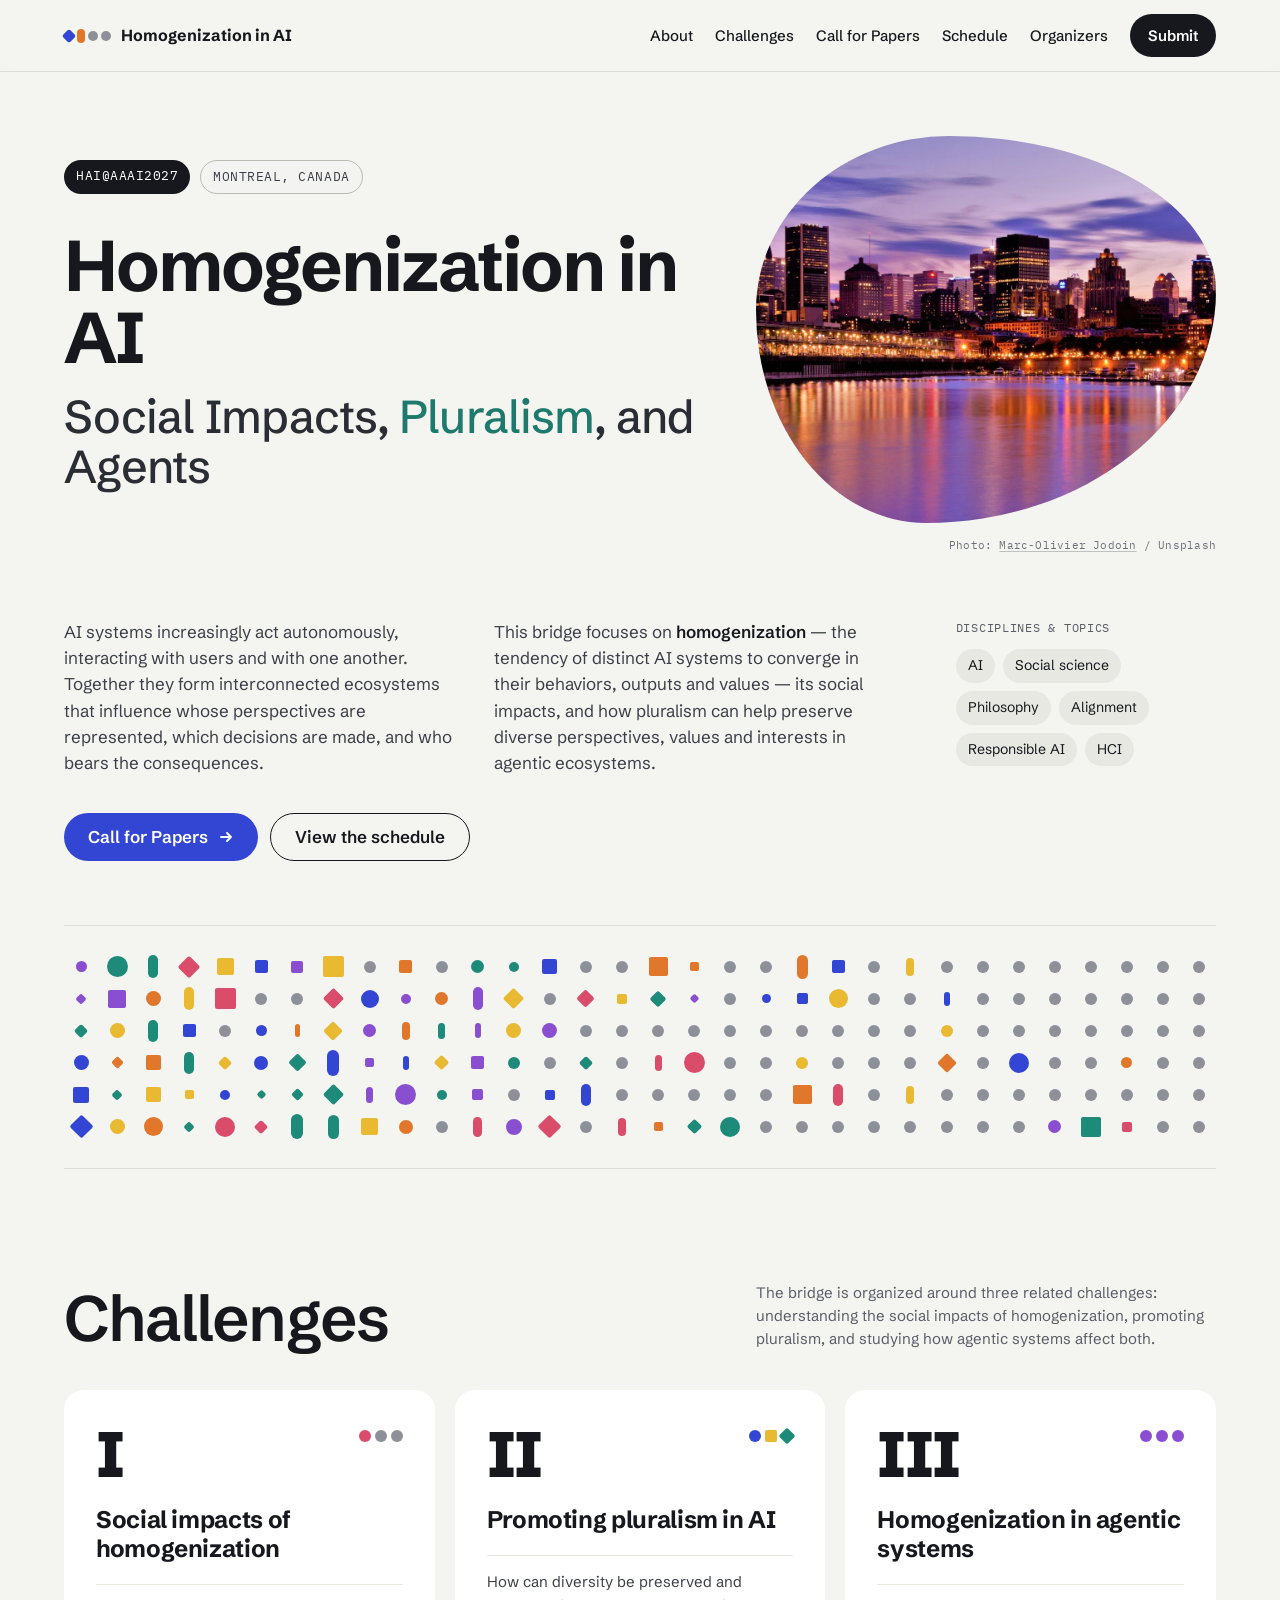
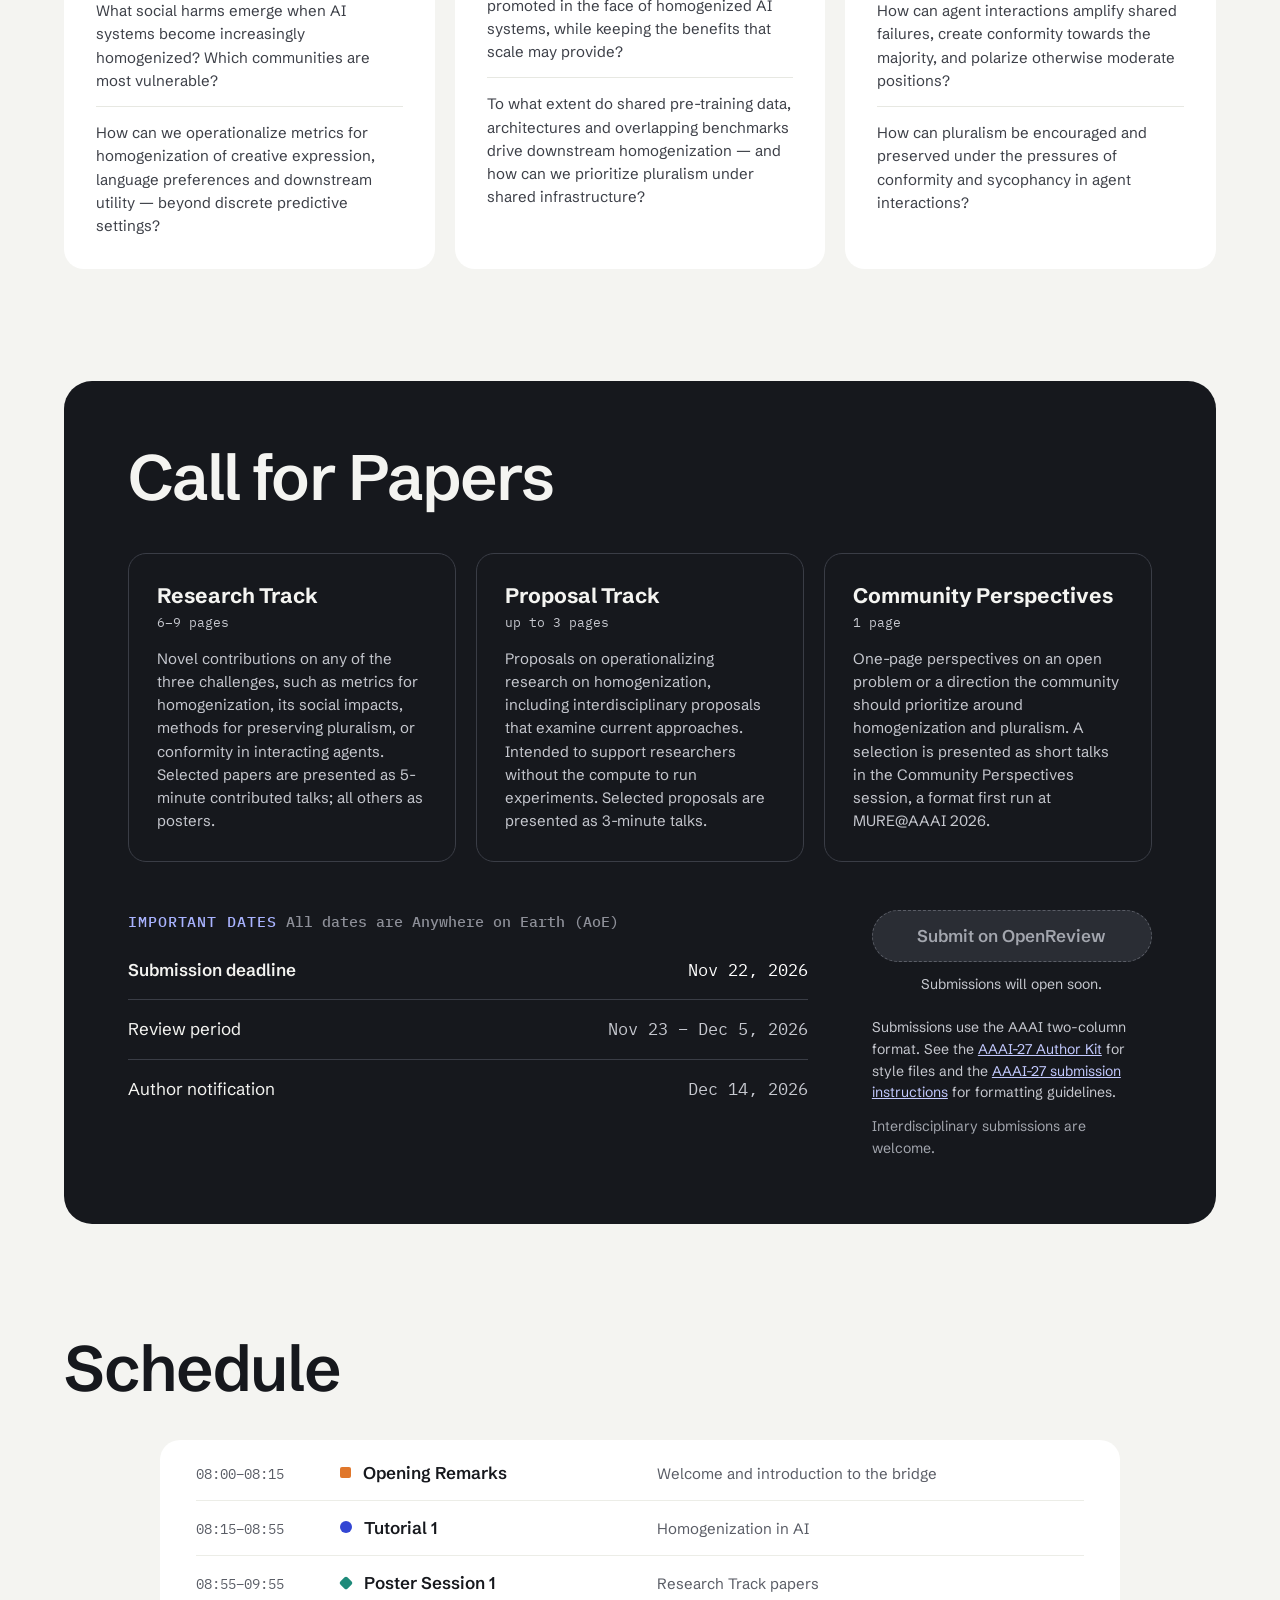
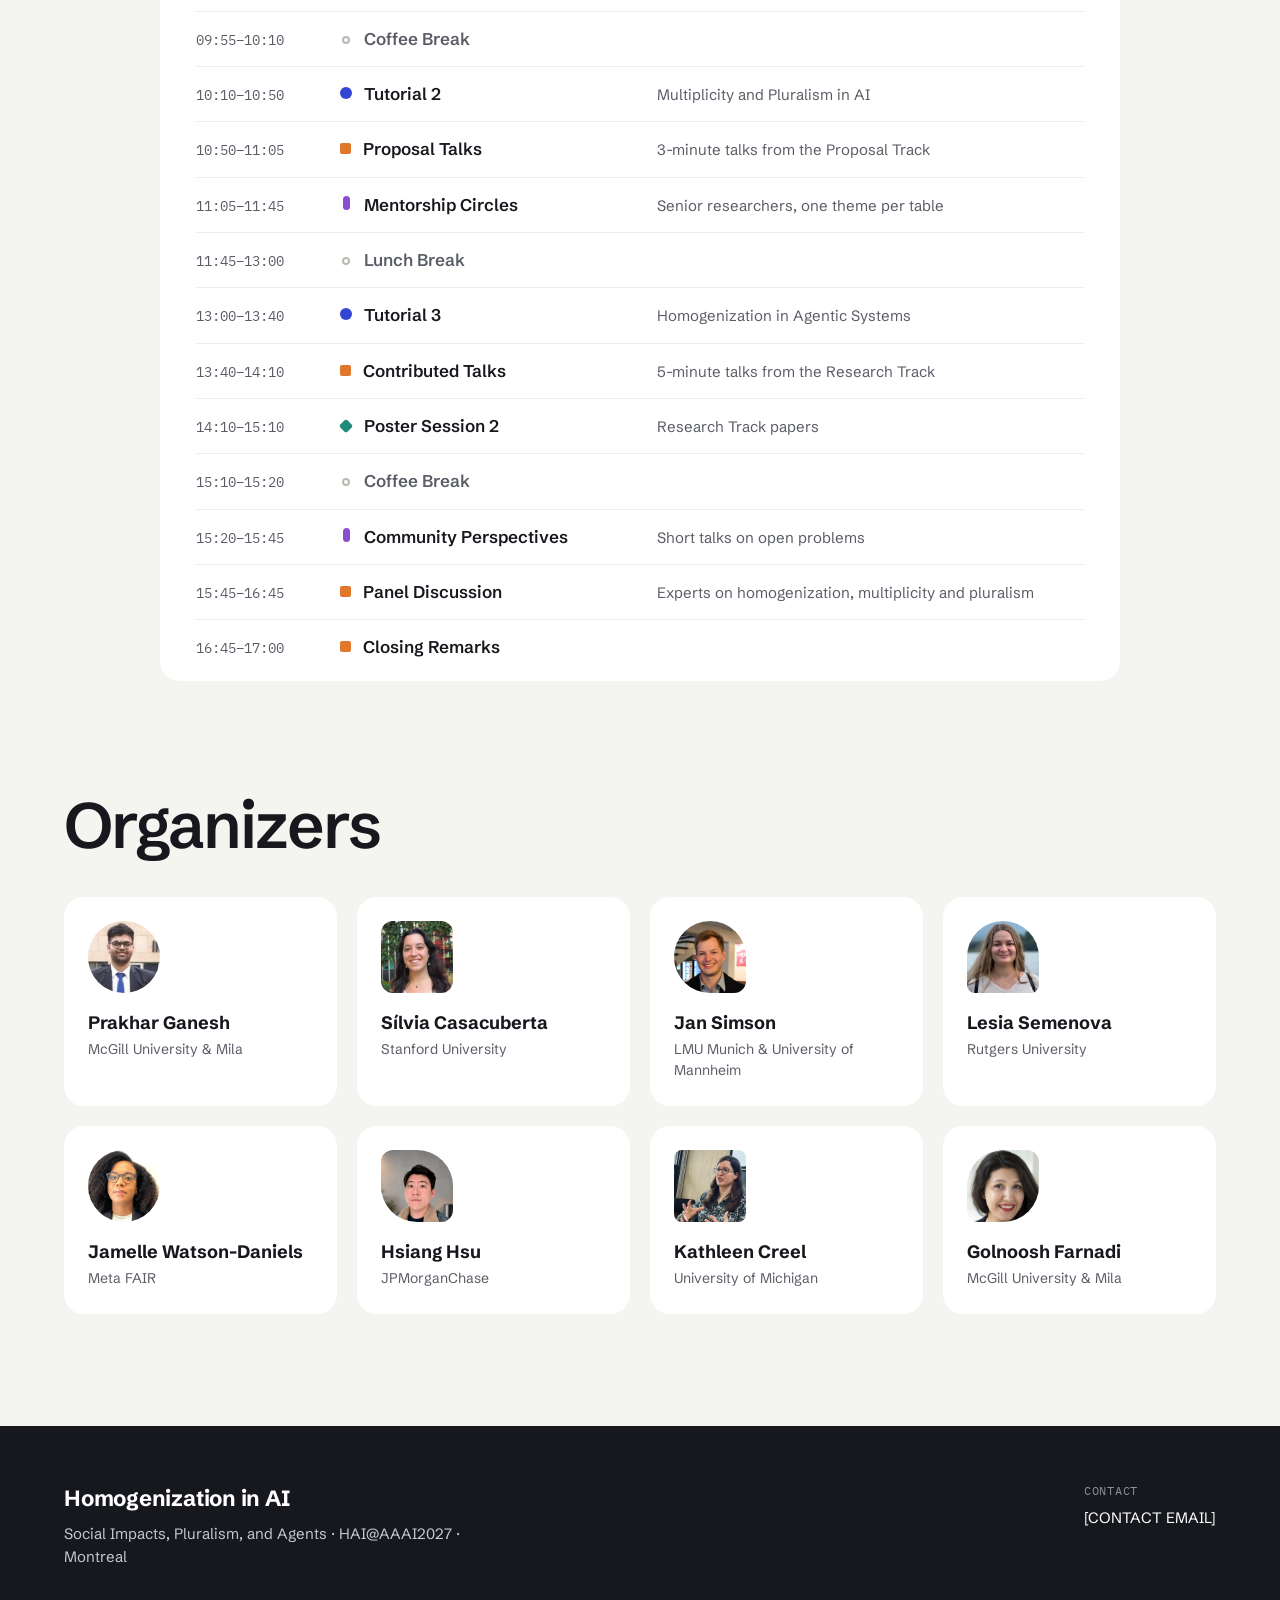
==== index.html @ 096ec888 "Build Homogenization in AI bridge site and Pages deploy workflow Static landing page implementing th" ====
<!doctype html>
<html lang="en">
<head>
<meta charset="utf-8">
<meta name="viewport" content="width=device-width, initial-scale=1">
<title>Homogenization in AI — HAI@AAAI2027</title>
<meta name="description" content="Homogenization in AI: Social Impacts, Pluralism, and Agents. A bridge program at AAAI 2027 in Montreal, Canada.">
<meta property="og:title" content="Homogenization in AI — HAI@AAAI2027">
<meta property="og:description" content="Social Impacts, Pluralism, and Agents. A bridge program at AAAI 2027 in Montreal, Canada.">
<meta property="og:type" content="website">
<meta property="og:image" content="assets/img/montreal.jpg">
<link rel="icon" href="assets/img/favicon.svg" type="image/svg+xml">
<link rel="preconnect" href="https://fonts.googleapis.com">
<link rel="preconnect" href="https://fonts.gstatic.com" crossorigin>
<link href="https://fonts.googleapis.com/css2?family=Schibsted+Grotesk:wght@400;500;600;700;800&amp;family=IBM+Plex+Mono:wght@400;500&amp;display=swap" rel="stylesheet">
<link rel="stylesheet" href="assets/css/style.css">
</head>
<body>

<header class="site-header">
  <nav class="nav wrap" aria-label="Main">
    <a href="#top" class="brand">
      <span class="brand-mark" aria-hidden="true">
        <span class="bm bm-diamond"></span>
        <span class="bm bm-pill"></span>
        <span class="bm bm-dot"></span>
        <span class="bm bm-dot"></span>
      </span>
      Homogenization in AI
    </a>
    <div class="nav-links">
      <a href="#top">About</a>
      <a href="#challenges">Challenges</a>
      <a href="#cfp">Call for Papers</a>
      <a href="#schedule">Schedule</a>
      <a href="#organizers">Organizers</a>
      <a href="#cfp" class="nav-cta">Submit</a>
    </div>
  </nav>
</header>

<main>

<!-- HERO -->
<section id="top" class="hero wrap">
  <figure class="hero-media">
    <div class="hero-blob" role="img" aria-label="The Montreal skyline at dusk, reflected in the St. Lawrence River"></div>
    <figcaption class="photo-credit">Photo: <a href="https://unsplash.com/photos/landscape-photography-of-skyscrapers-BG9oZ15a4Xk">Marc-Olivier Jodoin</a> / Unsplash</figcaption>
  </figure>

  <div class="hero-head">
  <div class="hero-tags">
    <span class="tag tag-solid">HAI@AAAI2027</span>
    <span class="tag tag-outline">Montreal, Canada</span>
  </div>
  <h1 class="hero-title">Homogenization in AI</h1>
  <p class="hero-sub">Social Impacts, <span class="teal">Pluralism</span>, and Agents</p>
  </div>

  <div class="hero-body">
    <div class="hero-text">
      <p>AI systems increasingly act autonomously, interacting with users and with one another. Together they form interconnected ecosystems that influence whose perspectives are represented, which decisions are made, and who bears the consequences.</p>
      <p>This bridge focuses on <strong>homogenization</strong> — the tendency of distinct AI systems to converge in their behaviors, outputs and values — its social impacts, and how pluralism can help preserve diverse perspectives, values and interests in agentic ecosystems.</p>
    </div>
    <div class="hero-topics">
      <p class="eyebrow">Disciplines &amp; topics</p>
      <div class="chips">
        <span>AI</span><span>Social science</span><span>Philosophy</span><span>Alignment</span><span>Responsible AI</span><span>HCI</span>
      </div>
    </div>
  </div>

  <div class="hero-actions">
    <a href="#cfp" class="btn btn-primary">Call for Papers
      <svg aria-hidden="true" width="16" height="16" viewBox="0 0 16 16" fill="none" stroke="currentColor" stroke-width="1.8" stroke-linecap="round" stroke-linejoin="round"><path d="M3 8h10M9 4l4 4-4 4"/></svg>
    </a>
    <a href="#schedule" class="btn btn-outline">View the schedule</a>
  </div>
</section>

<!-- MOTIF: diversity converging into sameness -->
<section class="wrap motif-section" aria-label="Illustration: varied shapes gradually converge into identical grey dots">
  <div class="motif-frame">
    <div class="motif" id="motif" aria-hidden="true"></div>
  </div>
</section>

<!-- CHALLENGES -->
<section id="challenges" class="section wrap">
  <div class="section-head">
    <h2>Challenges</h2>
    <p>The bridge is organized around three related challenges: understanding the social impacts of homogenization, promoting pluralism, and studying how agentic systems affect both.</p>
  </div>
  <div class="cards">
    <article class="card">
      <div class="card-top">
        <span class="numeral">I</span>
        <span class="glyphs" aria-hidden="true"><span class="g dot rose"></span><span class="g dot grey"></span><span class="g dot grey"></span></span>
      </div>
      <h3>Social impacts of homogenization</h3>
      <ul>
        <li>What social harms emerge when AI systems become increasingly homogenized? Which communities are most vulnerable?</li>
        <li>How can we operationalize metrics for homogenization of creative expression, language preferences and downstream utility — beyond discrete predictive settings?</li>
      </ul>
    </article>
    <article class="card">
      <div class="card-top">
        <span class="numeral">II</span>
        <span class="glyphs" aria-hidden="true"><span class="g dot blue"></span><span class="g sq yellow"></span><span class="g sq diamond teal-bg"></span></span>
      </div>
      <h3>Promoting pluralism in AI</h3>
      <ul>
        <li>How can diversity be preserved and promoted in the face of homogenized AI systems, while keeping the benefits that scale may provide?</li>
        <li>To what extent do shared pre-training data, architectures and overlapping benchmarks drive downstream homogenization — and how can we prioritize pluralism under shared infrastructure?</li>
      </ul>
    </article>
    <article class="card">
      <div class="card-top">
        <span class="numeral">III</span>
        <span class="glyphs" aria-hidden="true"><span class="g dot purple"></span><span class="g dot purple"></span><span class="g dot purple"></span></span>
      </div>
      <h3>Homogenization in agentic systems</h3>
      <ul>
        <li>How can agent interactions amplify shared failures, create conformity towards the majority, and polarize otherwise moderate positions?</li>
        <li>How can pluralism be encouraged and preserved under the pressures of conformity and sycophancy in agent interactions?</li>
      </ul>
    </article>
  </div>
</section>

<!-- CALL FOR PAPERS -->
<section id="cfp" class="section wrap">
  <div class="cfp">
    <h2>Call for Papers</h2>
    <div class="tracks">
      <div class="track">
        <div class="track-head"><h3>Research Track</h3><span class="mono">6–9 pages</span></div>
        <p>Novel contributions on any of the three challenges, such as metrics for homogenization, its social impacts, methods for preserving pluralism, or conformity in interacting agents. Selected papers are presented as 5-minute contributed talks; all others as posters.</p>
      </div>
      <div class="track">
        <div class="track-head"><h3>Proposal Track</h3><span class="mono">up to 3 pages</span></div>
        <p>Proposals on operationalizing research on homogenization, including interdisciplinary proposals that examine current approaches. Intended to support researchers without the compute to run experiments. Selected proposals are presented as 3-minute talks.</p>
      </div>
      <div class="track">
        <div class="track-head"><h3>Community Perspectives</h3><span class="mono">1 page</span></div>
        <p>One-page perspectives on an open problem or a direction the community should prioritize around homogenization and pluralism. A selection is presented as short talks in the Community Perspectives session, a format first run at MURE@AAAI 2026.</p>
      </div>
    </div>

    <div class="cfp-bottom">
      <div class="dates">
        <h3 class="dates-title">Important dates <span>All dates are Anywhere on Earth (AoE)</span></h3>
        <dl>
          <div><dt class="strong">Submission deadline</dt><dd class="bright">Nov 22, 2026</dd></div>
          <div><dt>Review period</dt><dd>Nov 23 – Dec 5, 2026</dd></div>
          <div><dt>Author notification</dt><dd>Dec 14, 2026</dd></div>
        </dl>
      </div>
      <div class="submit">
        <button type="button" class="btn-disabled" disabled aria-describedby="submit-note">Submit on OpenReview</button>
        <p id="submit-note" class="submit-note">Submissions will open soon.</p>
        <p class="fine">Submissions use the AAAI two-column format. See the <a href="https://aaai.org/authorkit27/">AAAI-27 Author Kit</a> for style files and the <a href="https://aaai.org/conference/aaai/aaai-27/submission-instructions/">AAAI-27 submission instructions</a> for formatting guidelines.</p>
        <p class="fine muted">Interdisciplinary submissions are welcome.</p>
      </div>
    </div>
  </div>
</section>

<!-- SCHEDULE -->
<section id="schedule" class="section wrap">
  <div class="section-head">
    <h2>Schedule</h2>
  </div>
  <ol class="schedule">
    <li><span class="time">08:00–08:15</span><span class="what"><span class="mk mk-talk"></span><span class="title">Opening Remarks</span></span><span class="sub">Welcome and introduction to the bridge</span></li>
    <li><span class="time">08:15–08:55</span><span class="what"><span class="mk mk-tut"></span><span class="title">Tutorial 1</span></span><span class="sub">Homogenization in AI</span></li>
    <li><span class="time">08:55–09:55</span><span class="what"><span class="mk mk-poster"></span><span class="title">Poster Session 1</span></span><span class="sub">Research Track papers</span></li>
    <li class="break"><span class="time">09:55–10:10</span><span class="what"><span class="mk mk-brk"></span><span class="title">Coffee Break</span></span><span class="sub"></span></li>
    <li><span class="time">10:10–10:50</span><span class="what"><span class="mk mk-tut"></span><span class="title">Tutorial 2</span></span><span class="sub">Multiplicity and Pluralism in AI</span></li>
    <li><span class="time">10:50–11:05</span><span class="what"><span class="mk mk-talk"></span><span class="title">Proposal Talks</span></span><span class="sub">3-minute talks from the Proposal Track</span></li>
    <li><span class="time">11:05–11:45</span><span class="what"><span class="mk mk-comm"></span><span class="title">Mentorship Circles</span></span><span class="sub">Senior researchers, one theme per table</span></li>
    <li class="break"><span class="time">11:45–13:00</span><span class="what"><span class="mk mk-brk"></span><span class="title">Lunch Break</span></span><span class="sub"></span></li>
    <li><span class="time">13:00–13:40</span><span class="what"><span class="mk mk-tut"></span><span class="title">Tutorial 3</span></span><span class="sub">Homogenization in Agentic Systems</span></li>
    <li><span class="time">13:40–14:10</span><span class="what"><span class="mk mk-talk"></span><span class="title">Contributed Talks</span></span><span class="sub">5-minute talks from the Research Track</span></li>
    <li><span class="time">14:10–15:10</span><span class="what"><span class="mk mk-poster"></span><span class="title">Poster Session 2</span></span><span class="sub">Research Track papers</span></li>
    <li class="break"><span class="time">15:10–15:20</span><span class="what"><span class="mk mk-brk"></span><span class="title">Coffee Break</span></span><span class="sub"></span></li>
    <li><span class="time">15:20–15:45</span><span class="what"><span class="mk mk-comm"></span><span class="title">Community Perspectives</span></span><span class="sub">Short talks on open problems</span></li>
    <li><span class="time">15:45–16:45</span><span class="what"><span class="mk mk-talk"></span><span class="title">Panel Discussion</span></span><span class="sub">Experts on homogenization, multiplicity and pluralism</span></li>
    <li><span class="time">16:45–17:00</span><span class="what"><span class="mk mk-talk"></span><span class="title">Closing Remarks</span></span><span class="sub"></span></li>
  </ol>
</section>

<!-- ORGANIZERS -->
<section id="organizers" class="section wrap">
  <div class="section-head">
    <h2>Organizers</h2>
  </div>
  <ul class="people">
    <li class="person">
      <img class="avatar s-circle" src="assets/organizers/prakhar-ganesh.jpg" alt="" width="72" height="72" loading="lazy">
      <div><p class="name"><a href="https://prakharg24.github.io/">Prakhar Ganesh</a></p><p class="affil">McGill University &amp; Mila</p></div>
    </li>
    <li class="person">
      <img class="avatar s-square" src="assets/organizers/silvia-casacuberta.jpg" alt="" width="72" height="72" loading="lazy">
      <div><p class="name"><a href="https://silviacasacuberta.com/">Sílvia Casacuberta</a></p><p class="affil">Stanford University</p></div>
    </li>
    <li class="person">
      <img class="avatar s-leaf" src="assets/organizers/jan-simson.jpg" alt="" width="72" height="72" loading="lazy">
      <div><p class="name"><a href="https://simson.io/">Jan Simson</a></p><p class="affil">LMU Munich &amp; University of Mannheim</p></div>
    </li>
    <li class="person">
      <img class="avatar s-arch" src="assets/organizers/lesia-semenova.jpg" alt="" width="72" height="72" loading="lazy">
      <div><p class="name"><a href="https://lesiasemenova.github.io/">Lesia Semenova</a></p><p class="affil">Rutgers University</p></div>
    </li>
    <li class="person">
      <img class="avatar s-circle" src="assets/organizers/jamelle-watson-daniels.jpg" alt="" width="72" height="72" loading="lazy">
      <div><p class="name"><a href="https://www.jamellewd.com/">Jamelle Watson-Daniels</a></p><p class="affil">Meta FAIR</p></div>
    </li>
    <li class="person">
      <img class="avatar s-kite" src="assets/organizers/hsiang-hsu.jpg" alt="" width="72" height="72" loading="lazy">
      <div><p class="name"><a href="https://hsianghsu.github.io/">Hsiang Hsu</a></p><p class="affil">JPMorganChase</p></div>
    </li>
    <li class="person">
      <img class="avatar s-tile" src="assets/organizers/kathleen-creel.jpg" alt="" width="72" height="72" loading="lazy">
      <div><p class="name"><a href="https://kathleenacreel.com/">Kathleen Creel</a></p><p class="affil">University of Michigan</p></div>
    </li>
    <li class="person">
      <img class="avatar s-petal" src="assets/organizers/golnoosh-farnadi.jpg" alt="" width="72" height="72" loading="lazy">
      <div><p class="name"><a href="https://gfarnadi.github.io/">Golnoosh Farnadi</a></p><p class="affil">McGill University &amp; Mila</p></div>
    </li>
  </ul>
</section>

</main>

<footer class="site-footer">
  <div class="wrap footer-inner">
    <div>
      <p class="footer-title">Homogenization in AI</p>
      <p class="footer-sub">Social Impacts, Pluralism, and Agents · HAI@AAAI2027 · Montreal</p>
    </div>
    <div class="footer-contact">
      <span class="eyebrow">Contact</span>
      <span>[CONTACT EMAIL]</span>
    </div>
  </div>
</footer>

<script src="assets/js/main.js" defer></script>
</body>
</html>
---- assets/css/style.css ----
:root {
  --bg: #F4F4F1;
  --ink: #16181D;
  --ink-2: #2A2D34;
  --ink-3: #3C3F47;
  --muted: #5A5D66;
  --rule: #DCDDD6;
  --rule-soft: #E7E8E2;
  --rule-row: #ECEDE7;
  --chip: #E7E8E2;
  --card: #FFFFFF;
  --accent: #3346D3;
  --orange: #E0772B;
  --teal: #1E8A7A;
  --teal-ink: #1E7A6C;
  --purple: #8A4FD0;
  --rose: #D94C6A;
  --yellow: #E8B931;
  --grey: #8E9099;
  --dark: #16181D;
  --dark-rule: #3A3D46;
  --dark-text: #C6C8CF;
  --dark-muted: #A3A6AE;
  --link: #2B3BB8;
  --link-hover: #16207A;
  --mono: 'IBM Plex Mono', ui-monospace, SFMono-Regular, Menlo, monospace;
  --sans: 'Schibsted Grotesk', system-ui, sans-serif;
}

*, *::before, *::after { box-sizing: border-box; }
html { scroll-behavior: smooth; scroll-padding-top: 72px; }
@media (prefers-reduced-motion: reduce) { html { scroll-behavior: auto; } }

body {
  margin: 0;
  background: var(--bg);
  color: var(--ink);
  font-family: var(--sans);
  font-size: 17px;
  line-height: 1.55;
  overflow-x: clip;
  -webkit-font-smoothing: antialiased;
}

a { color: var(--link); }
a:hover { color: var(--link-hover); }
:focus-visible { outline: 2px solid var(--accent); outline-offset: 3px; border-radius: 4px; }

.wrap { max-width: 1200px; margin: 0 auto; padding-left: 24px; padding-right: 24px; }
.mono { font-family: var(--mono); }
.eyebrow {
  margin: 0;
  font-family: var(--mono);
  font-size: 12px;
  letter-spacing: 0.06em;
  text-transform: uppercase;
  color: var(--muted);
}

/* ---------- Nav ---------- */
.site-header {
  position: sticky; top: 0; z-index: 5;
  background: rgba(244, 244, 241, 0.92);
  -webkit-backdrop-filter: blur(8px);
  backdrop-filter: blur(8px);
  border-bottom: 1px solid var(--rule);
}
.nav {
  padding-top: 14px; padding-bottom: 14px;
  display: flex; flex-wrap: wrap; align-items: center; justify-content: space-between;
  gap: 12px 32px;
}
.brand {
  display: flex; align-items: center; gap: 10px;
  text-decoration: none; color: var(--ink); font-weight: 700; font-size: 16px;
}
.brand:hover { color: var(--ink); }
.brand-mark { display: flex; align-items: center; gap: 3px; }
.bm { display: block; }
.bm-diamond { width: 10px; height: 10px; border-radius: 2px; background: var(--accent); transform: rotate(45deg); }
.bm-pill { width: 8px; height: 14px; border-radius: 4px; background: var(--orange); }
.bm-dot { width: 10px; height: 10px; border-radius: 50%; background: var(--grey); }

.nav-links {
  display: flex; flex-wrap: wrap; align-items: center;
  gap: 4px 22px; font-size: 15px; font-weight: 500;
}
.nav-links a { color: var(--ink); text-decoration: none; padding: 10px 0; }
.nav-links a:hover { color: var(--accent); }
.nav-links .nav-cta {
  background: var(--ink); color: #FFFFFF;
  padding: 10px 18px; border-radius: 999px; font-weight: 600;
}
.nav-links .nav-cta:hover { background: var(--accent); color: #FFFFFF; }

/* ---------- Hero ---------- */
.hero { --blob-w: min(460px, 36vw); position: relative; padding-top: 88px; padding-bottom: 40px; }
.hero-head { padding-right: calc(var(--blob-w) + 40px); min-height: calc(var(--blob-w) * 0.84 + 24px); }
.hero > *:not(.hero-media) { position: relative; z-index: 1; }

.hero-media {
  position: absolute; z-index: 0;
  top: 64px; right: 24px;
  width: var(--blob-w);
  margin: 0;
}
.hero-blob {
  width: 100%;
  aspect-ratio: 500 / 420;
  background: #D3DCEA url("../img/montreal.jpg") center / cover no-repeat;
  border-radius: 42% 58% 63% 37% / 45% 40% 60% 55%;
  animation: blobMorph 36s ease-in-out infinite;
}
@keyframes blobMorph {
  0%   { border-radius: 42% 58% 63% 37% / 45% 40% 60% 55%; transform: translate(0, 0) rotate(0deg); }
  33%  { border-radius: 58% 42% 38% 62% / 55% 62% 38% 45%; transform: translate(-14px, 10px) rotate(6deg); }
  66%  { border-radius: 38% 62% 55% 45% / 62% 38% 62% 38%; transform: translate(10px, -8px) rotate(-4deg); }
  100% { border-radius: 42% 58% 63% 37% / 45% 40% 60% 55%; transform: translate(0, 0) rotate(0deg); }
}
@media (prefers-reduced-motion: reduce) { .hero-blob { animation: none; } }

.photo-credit {
  margin-top: 14px;
  text-align: right;
  font-family: var(--mono);
  font-size: 11px;
  letter-spacing: 0.02em;
  color: #6E717A;
}
.photo-credit a { color: inherit; text-decoration-color: rgba(110, 113, 122, 0.4); text-underline-offset: 2px; }
.photo-credit a:hover { color: var(--ink); }

.hero-tags {
  display: flex; flex-wrap: wrap; gap: 10px;
  font-family: var(--mono); font-size: 13px; letter-spacing: 0.04em; text-transform: uppercase;
}
.tag { padding: 6px 12px; border-radius: 999px; }
.tag-solid { background: var(--ink); color: #FFFFFF; text-transform: none; }
.tag-outline { border: 1px solid #B9BBB3; color: var(--ink-3); background: rgba(244, 244, 241, 0.7); }

.hero-title {
  margin: 36px 0 0;
  font-size: clamp(38px, 5.6vw, 84px);
  line-height: 1; letter-spacing: -0.03em; font-weight: 700;
}
.hero-sub {
  margin: 18px 0 0;
  font-size: clamp(26px, 3.6vw, 52px);
  line-height: 1.1; font-weight: 500; color: var(--ink-2); letter-spacing: -0.02em;
}
.teal { color: var(--teal-ink); }

.hero-body { margin-top: 48px; display: flex; flex-wrap: wrap; gap: 32px 72px; }
.hero-text {
  flex: 999 1 560px; min-width: 0;
  display: grid; grid-template-columns: repeat(auto-fit, minmax(260px, 1fr));
  gap: 20px 40px; color: var(--ink-3);
}
.hero-text p { margin: 0; }
.hero-text strong { color: var(--ink); font-weight: 600; }
.hero-topics { flex: 1 1 260px; max-width: 340px; }
.chips { margin-top: 12px; display: flex; flex-wrap: wrap; gap: 8px; font-size: 14px; }
.chips span { padding: 6px 12px; border-radius: 999px; background: var(--chip); }

.hero-actions { margin-top: 36px; display: flex; flex-wrap: wrap; gap: 12px; }
.btn {
  display: inline-flex; align-items: center; gap: 10px;
  min-height: 48px; padding: 0 24px; border-radius: 999px;
  text-decoration: none; font-weight: 600;
  transition: background-color 160ms ease, color 160ms ease;
}
.btn-primary { background: var(--accent); color: #FFFFFF; }
.btn-primary:hover { background: #2535B0; color: #FFFFFF; }
.btn-outline { border: 1.5px solid var(--ink); color: var(--ink); }
.btn-outline:hover { background: var(--ink); color: #FFFFFF; }

/* Hero on narrower screens: the photo moves into the flow so text never sits on top of it */
@media (max-width: 900px) {
  .hero { padding-top: 40px; }
  .hero-media {
    position: relative; top: auto; right: auto;
    width: min(440px, 88%);
    margin: 0 0 32px auto;
  }
  .hero-head { padding-right: 0; min-height: 0; }
  .hero-title { margin-top: 24px; font-size: clamp(38px, 8vw, 72px); }
}

/* ---------- Motif ---------- */
.motif-section { padding-top: 24px; }
.motif-frame {
  border-top: 1px solid var(--rule);
  border-bottom: 1px solid var(--rule);
  padding: 28px 0;
  overflow: hidden;
}
.motif { display: flex; justify-content: space-between; gap: 2px; min-height: 186px; }
.motif-col { display: flex; flex-direction: column; align-items: center; gap: 6px; flex: 1 1 0; min-width: 0; }
.motif-cell { height: 26px; width: 100%; display: flex; align-items: center; justify-content: center; }
.motif-mark {
  transition: transform 380ms cubic-bezier(.34, 1.56, .64, 1), background-color 380ms ease,
              width 380ms ease, height 380ms ease, border-radius 380ms ease;
}
@media (prefers-reduced-motion: reduce) { .motif-mark { transition: none; } }

/* ---------- Sections ---------- */
.section { padding-top: 112px; }
.section-head {
  display: flex; flex-wrap: wrap; align-items: end; justify-content: space-between;
  gap: 16px 40px;
}
.section-head h2, .cfp h2 {
  margin: 0;
  font-size: clamp(40px, 5vw, 72px);
  line-height: 1; letter-spacing: -0.03em; font-weight: 600;
}
.section-head p { margin: 0; max-width: 460px; color: var(--muted); font-size: 15px; }

/* ---------- Challenges ---------- */
.cards {
  margin-top: 40px;
  display: grid; grid-template-columns: repeat(auto-fit, minmax(300px, 1fr)); gap: 20px;
}
.card {
  background: var(--card); border-radius: 20px; padding: 32px;
  display: flex; flex-direction: column; gap: 20px;
}
.card-top { display: flex; justify-content: space-between; align-items: start; }
.numeral { font-size: 64px; line-height: 1; font-weight: 800; letter-spacing: -0.04em; }
.glyphs { display: flex; gap: 4px; padding-top: 8px; }
.g { display: block; width: 12px; height: 12px; }
.g.dot { border-radius: 50%; }
.g.sq { border-radius: 2px; }
.g.diamond { transform: rotate(45deg); }
.rose { background: var(--rose); }
.grey { background: var(--grey); }
.blue { background: var(--accent); }
.yellow { background: var(--yellow); }
.teal-bg { background: var(--teal); }
.purple { background: var(--purple); }
.card h3 { margin: 0; font-size: 24px; line-height: 1.2; letter-spacing: -0.015em; }
.card ul {
  margin: 0; padding: 0; list-style: none;
  display: flex; flex-direction: column; gap: 14px;
  color: var(--ink-3); font-size: 15px;
}
.card li { padding-top: 14px; border-top: 1px solid var(--rule-soft); }

/* ---------- Call for papers ---------- */
.cfp {
  background: var(--dark); color: var(--bg);
  border-radius: 28px; padding: clamp(28px, 5vw, 64px);
}
.tracks {
  margin-top: 44px;
  display: grid; grid-template-columns: repeat(auto-fit, minmax(280px, 1fr)); gap: 20px;
}
.track {
  border: 1px solid var(--dark-rule); border-radius: 18px; padding: 28px;
  display: flex; flex-direction: column; gap: 14px;
}
.track-head { display: flex; flex-direction: column; gap: 4px; }
.track h3 { margin: 0; font-size: 21px; line-height: 1.25; }
.track .mono { font-size: 13px; color: var(--dark-text); }
.track p { margin: 0; color: var(--dark-text); font-size: 15px; }

.cfp-bottom { margin-top: 48px; display: flex; flex-wrap: wrap; gap: 40px 64px; align-items: start; }
.dates { flex: 999 1 520px; min-width: 0; }
.dates-title {
  margin: 0 0 8px;
  font-family: var(--mono); font-size: 15px; font-weight: 500;
  letter-spacing: 0.06em; text-transform: uppercase; color: #A9B3FF;
}
.dates-title span { color: var(--grey); text-transform: none; letter-spacing: 0; }
.dates dl { margin: 0; display: flex; flex-direction: column; }
.dates dl > div {
  display: flex; flex-wrap: wrap; justify-content: space-between; gap: 4px 16px;
  padding: 16px 0; border-bottom: 1px solid var(--dark-rule);
}
.dates dl > div:last-child { border-bottom: 0; }
.dates dt.strong { font-weight: 600; }
.dates dd { margin: 0; font-family: var(--mono); color: var(--dark-text); }
.dates dd.bright { color: #FFFFFF; }

.submit { flex: 1 1 280px; display: flex; flex-direction: column; gap: 12px; }
.btn-disabled {
  display: inline-flex; align-items: center; justify-content: center; gap: 10px;
  min-height: 52px; padding: 0 24px; border-radius: 999px;
  border: 1px dashed var(--muted); background: var(--ink-2); color: var(--dark-muted);
  font: inherit; font-weight: 600; cursor: not-allowed;
}
.submit-note { margin: 0; font-size: 14px; color: var(--dark-text); text-align: center; }
.fine { margin: 10px 0 0; font-size: 14px; color: var(--dark-text); }
.fine.muted { margin-top: 0; color: var(--dark-muted); }
.fine a { color: #C3CAFF; }
.fine a:hover { color: #FFFFFF; }

/* ---------- Schedule ---------- */
.schedule {
  list-style: none;
  max-width: 960px; margin: 40px auto 0;
  background: var(--card); border-radius: 20px;
  padding: 6px clamp(20px, 3vw, 36px);
}
.schedule li {
  display: flex; flex-wrap: wrap; gap: 4px 24px; align-items: baseline;
  padding: 14px 0; border-top: 1px solid var(--rule-row);
}
.schedule li:first-child { border-top: 0; }
.schedule .time { font-family: var(--mono); font-size: 14px; color: var(--muted); flex: 0 0 120px; }
.schedule .what { display: flex; align-items: baseline; gap: 12px; flex: 1 1 240px; min-width: 0; }
.schedule .title { font-weight: 600; color: var(--ink); }
.schedule .break .title { color: var(--muted); }
.schedule .sub { flex: 2 1 320px; min-width: 0; font-size: 15px; color: var(--muted); }
.schedule .sub:empty { display: none; }

.mk { display: inline-block; transform: translateY(-1px); }
.mk-talk { width: 11px; height: 11px; flex: 0 0 11px; border-radius: 2px; background: var(--orange); }
.mk-tut { width: 12px; height: 12px; flex: 0 0 12px; border-radius: 50%; background: var(--accent); }
.mk-poster { width: 10px; height: 10px; flex: 0 0 10px; margin: 0 1px; border-radius: 2px; background: var(--teal); transform: translateY(-1px) rotate(45deg); }
.mk-comm { width: 7px; height: 14px; flex: 0 0 7px; margin: 0 2.5px; border-radius: 999px; background: var(--purple); }
.mk-brk { width: 8px; height: 8px; flex: 0 0 8px; margin: 0 2px; border-radius: 50%; box-shadow: inset 0 0 0 2px #B9BBB3; }

/* ---------- Organizers ---------- */
.people {
  list-style: none; margin: 40px 0 0; padding: 0;
  display: grid; grid-template-columns: repeat(auto-fill, minmax(250px, 1fr)); gap: 20px;
}
.person {
  background: var(--card); border-radius: 20px; padding: 24px;
  display: flex; flex-direction: column; gap: 16px;
}
.avatar {
  display: block; width: 72px; height: 72px; object-fit: cover;
  background: var(--chip);
}
.s-circle { border-radius: 50%; }
.s-square { border-radius: 12px; }
.s-leaf   { border-radius: 50% 50% 12px 50%; }
.s-arch   { border-radius: 36px 36px 8px 8px; }
.s-kite   { border-radius: 12px 36px 12px 36px; }
.s-tile   { border-radius: 8px; }
.s-petal  { border-radius: 50% 12px 50% 12px; }
.person .name { margin: 0; font-weight: 700; font-size: 18px; }
.person .name a { color: var(--ink); text-decoration: none; }
.person .name a:hover { color: var(--accent); text-decoration: underline; text-underline-offset: 3px; }
.person .affil { margin: 2px 0 0; font-size: 14px; color: var(--muted); }

/* ---------- Footer ---------- */
.site-footer { margin-top: 112px; background: var(--dark); color: var(--dark-text); }
.footer-inner {
  padding-top: 56px; padding-bottom: 56px;
  display: flex; flex-wrap: wrap; justify-content: space-between; gap: 32px;
}
.footer-title { margin: 0; color: #FFFFFF; font-weight: 700; font-size: 22px; letter-spacing: -0.01em; }
.footer-sub { margin: 6px 0 0; font-size: 15px; max-width: 460px; }
.footer-contact { display: flex; flex-direction: column; gap: 6px; font-size: 15px; color: #FFFFFF; }
.footer-contact .eyebrow { color: var(--grey); }
.footer-contact a { color: #FFFFFF; }
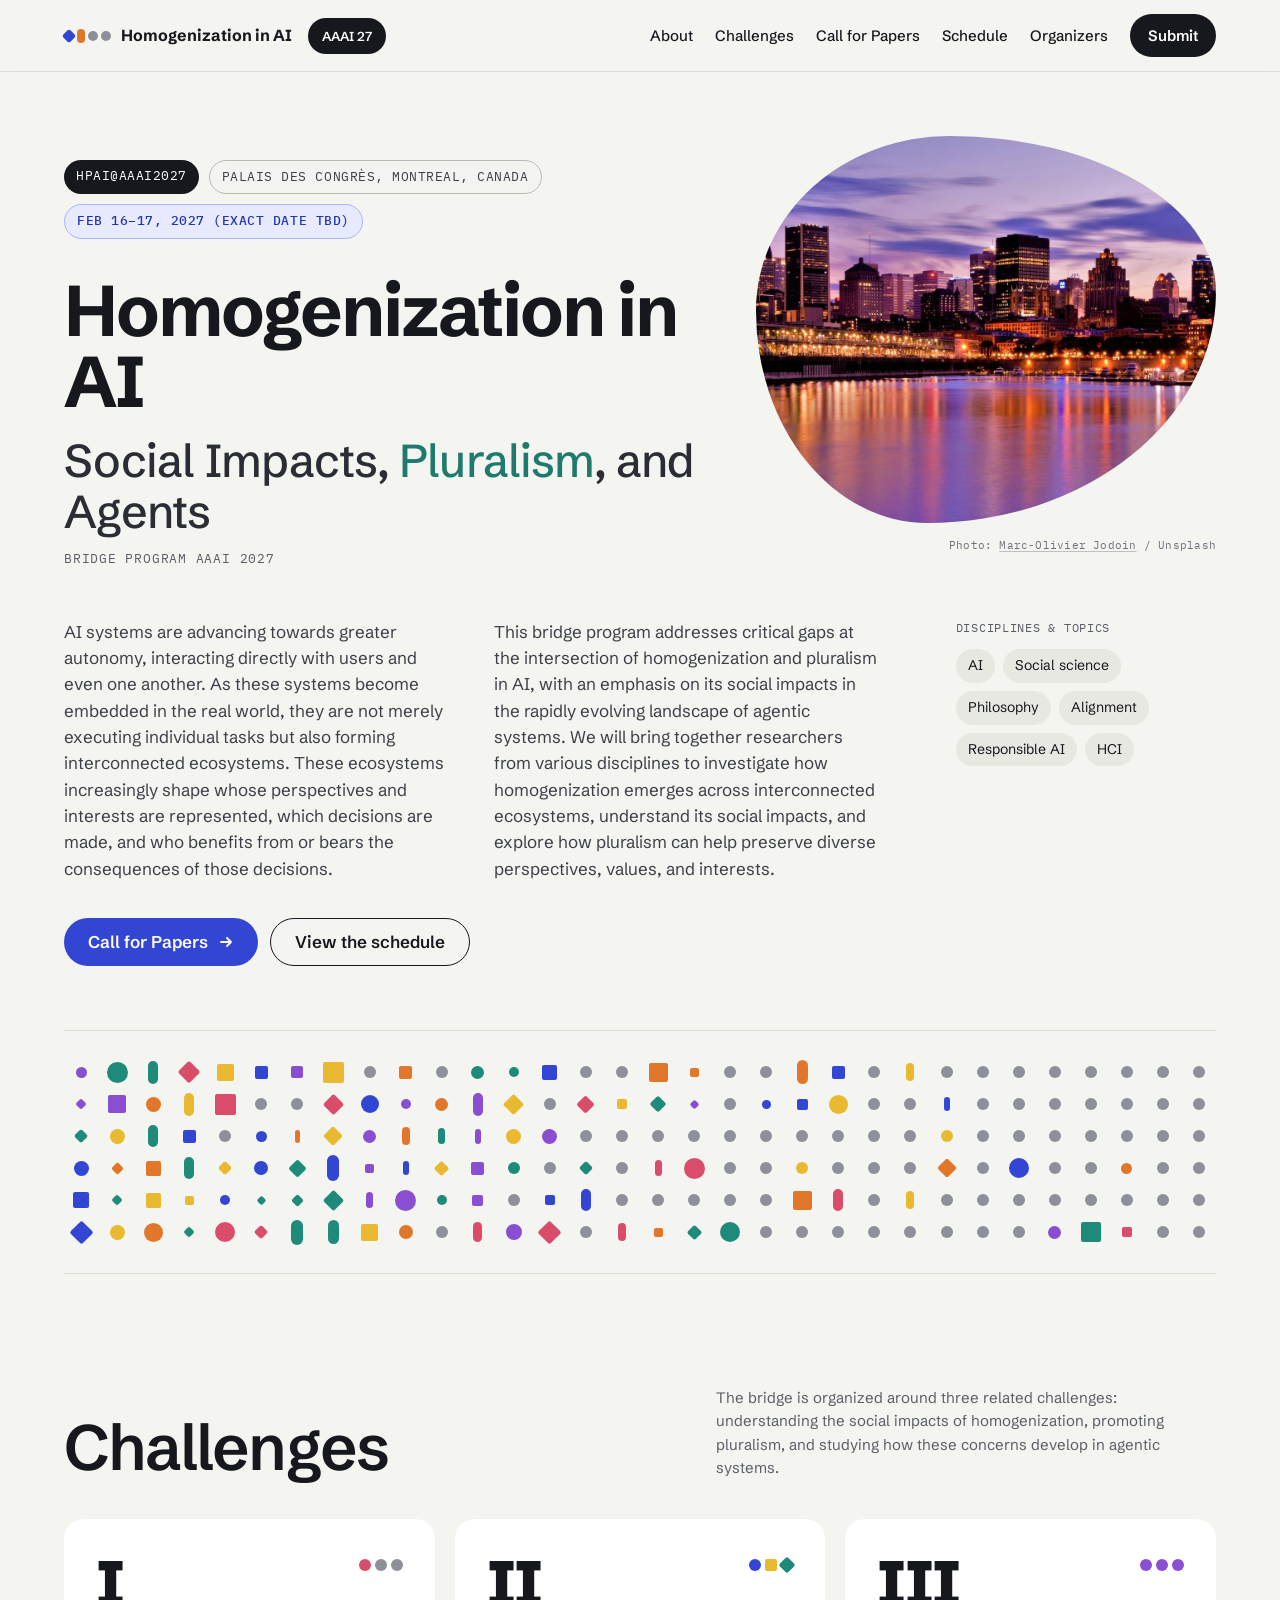
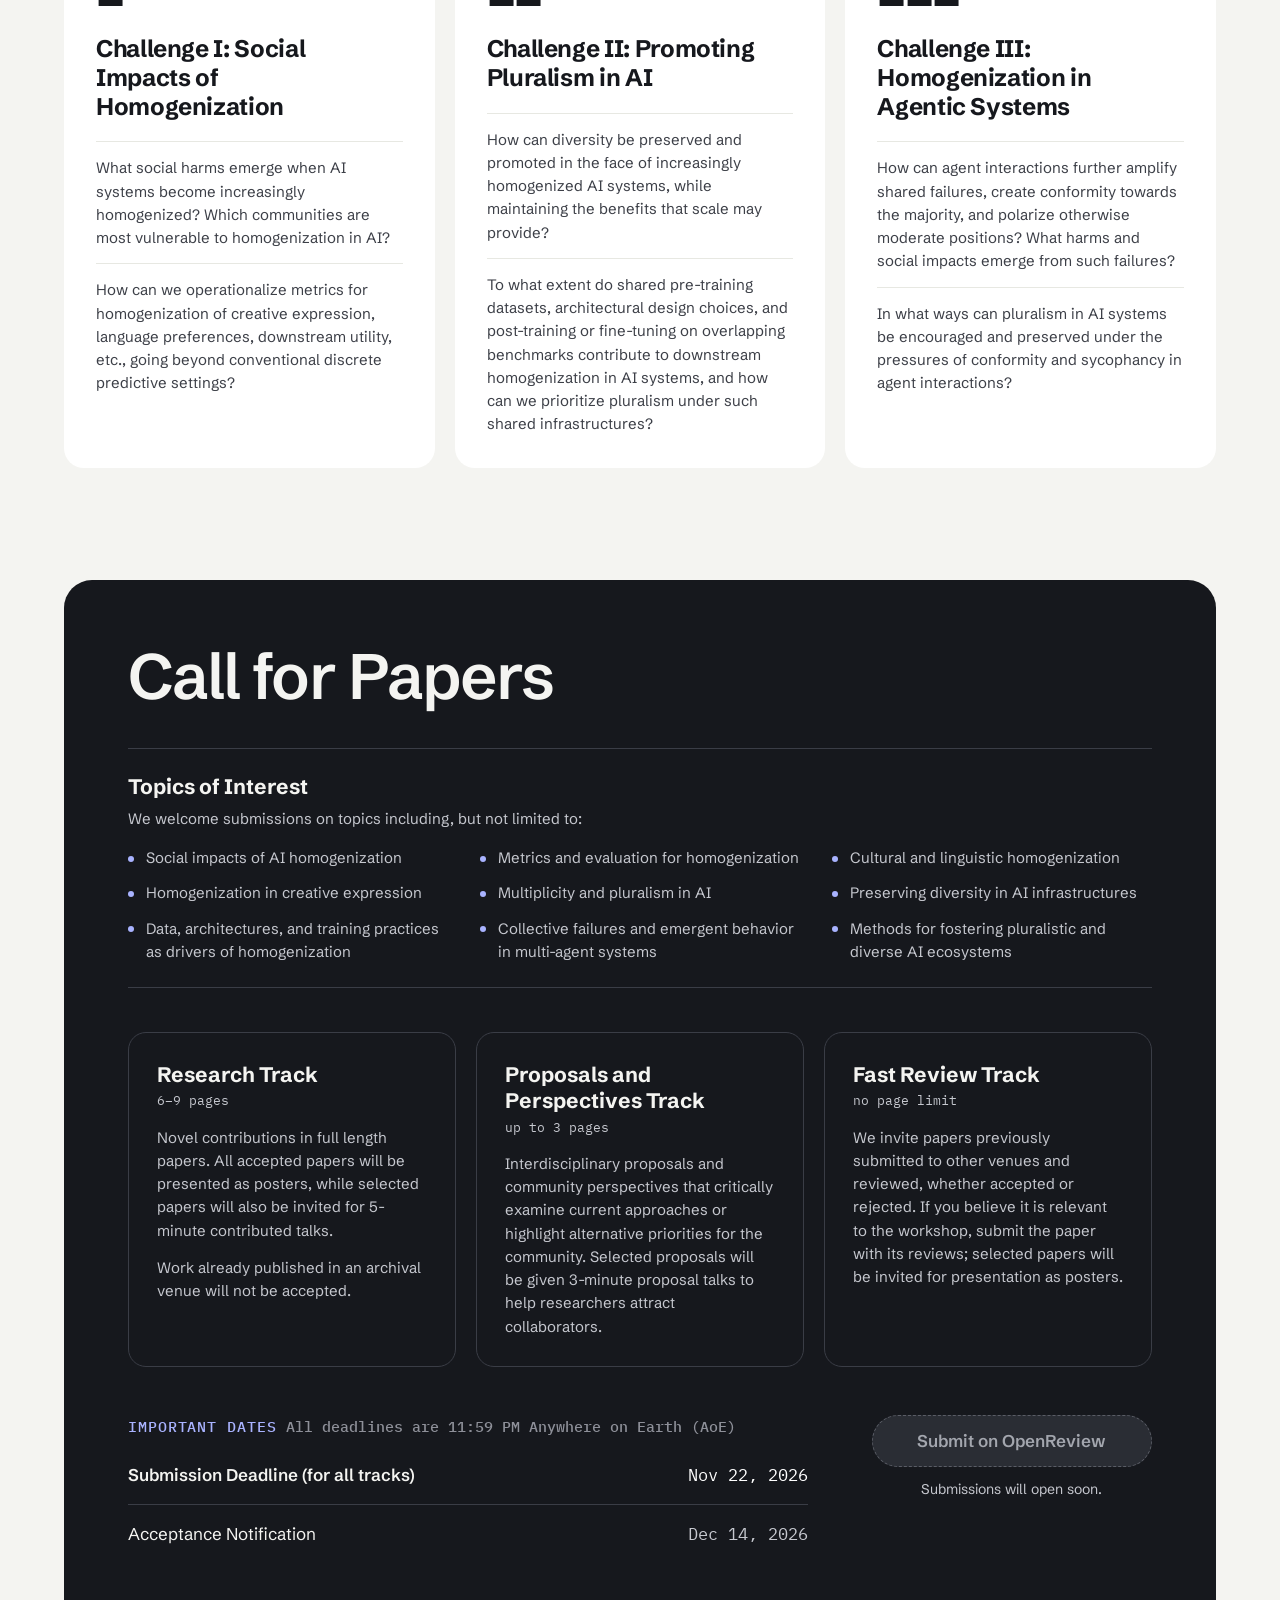
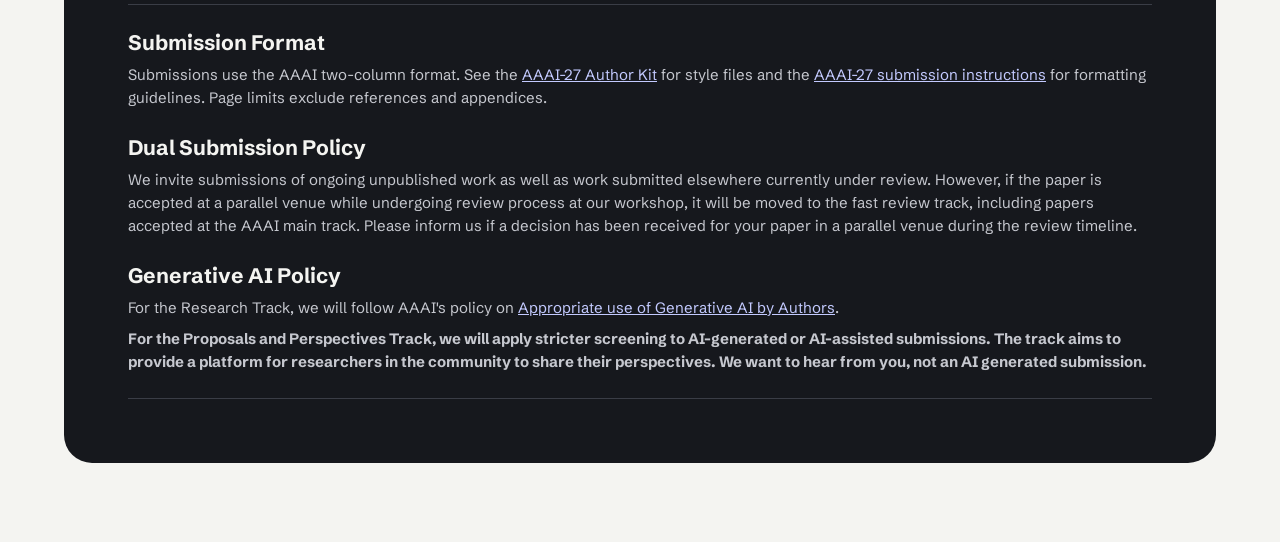
==== commit ad30e502: "update multiple changes" ====
--- a/index.html
+++ b/index.html
@@ -3,249 +3,10 @@
 <head>
 <meta charset="utf-8">
 <meta name="viewport" content="width=device-width, initial-scale=1">
-<title>Homogenization in AI — HAI@AAAI2027</title>
-<meta name="description" content="Homogenization in AI: Social Impacts, Pluralism, and Agents. A bridge program at AAAI 2027 in Montreal, Canada.">
-<meta property="og:title" content="Homogenization in AI — HAI@AAAI2027">
-<meta property="og:description" content="Social Impacts, Pluralism, and Agents. A bridge program at AAAI 2027 in Montreal, Canada.">
-<meta property="og:type" content="website">
-<meta property="og:image" content="assets/img/montreal.jpg">
-<link rel="icon" href="assets/img/favicon.svg" type="image/svg+xml">
-<link rel="preconnect" href="https://fonts.googleapis.com">
-<link rel="preconnect" href="https://fonts.gstatic.com" crossorigin>
-<link href="https://fonts.googleapis.com/css2?family=Schibsted+Grotesk:wght@400;500;600;700;800&amp;family=IBM+Plex+Mono:wght@400;500&amp;display=swap" rel="stylesheet">
-<link rel="stylesheet" href="assets/css/style.css">
+<meta http-equiv="refresh" content="0; url=aaai27/">
+<title>Homogenization in AI — HPAI@AAAI2027</title>
 </head>
 <body>
-
-<header class="site-header">
-  <nav class="nav wrap" aria-label="Main">
-    <a href="#top" class="brand">
-      <span class="brand-mark" aria-hidden="true">
-        <span class="bm bm-diamond"></span>
-        <span class="bm bm-pill"></span>
-        <span class="bm bm-dot"></span>
-        <span class="bm bm-dot"></span>
-      </span>
-      Homogenization in AI
-    </a>
-    <div class="nav-links">
-      <a href="#top">About</a>
-      <a href="#challenges">Challenges</a>
-      <a href="#cfp">Call for Papers</a>
-      <a href="#schedule">Schedule</a>
-      <a href="#organizers">Organizers</a>
-      <a href="#cfp" class="nav-cta">Submit</a>
-    </div>
-  </nav>
-</header>
-
-<main>
-
-<!-- HERO -->
-<section id="top" class="hero wrap">
-  <figure class="hero-media">
-    <div class="hero-blob" role="img" aria-label="The Montreal skyline at dusk, reflected in the St. Lawrence River"></div>
-    <figcaption class="photo-credit">Photo: <a href="https://unsplash.com/photos/landscape-photography-of-skyscrapers-BG9oZ15a4Xk">Marc-Olivier Jodoin</a> / Unsplash</figcaption>
-  </figure>
-
-  <div class="hero-head">
-  <div class="hero-tags">
-    <span class="tag tag-solid">HAI@AAAI2027</span>
-    <span class="tag tag-outline">Montreal, Canada</span>
-  </div>
-  <h1 class="hero-title">Homogenization in AI</h1>
-  <p class="hero-sub">Social Impacts, <span class="teal">Pluralism</span>, and Agents</p>
-  </div>
-
-  <div class="hero-body">
-    <div class="hero-text">
-      <p>AI systems increasingly act autonomously, interacting with users and with one another. Together they form interconnected ecosystems that influence whose perspectives are represented, which decisions are made, and who bears the consequences.</p>
-      <p>This bridge focuses on <strong>homogenization</strong> — the tendency of distinct AI systems to converge in their behaviors, outputs and values — its social impacts, and how pluralism can help preserve diverse perspectives, values and interests in agentic ecosystems.</p>
-    </div>
-    <div class="hero-topics">
-      <p class="eyebrow">Disciplines &amp; topics</p>
-      <div class="chips">
-        <span>AI</span><span>Social science</span><span>Philosophy</span><span>Alignment</span><span>Responsible AI</span><span>HCI</span>
-      </div>
-    </div>
-  </div>
-
-  <div class="hero-actions">
-    <a href="#cfp" class="btn btn-primary">Call for Papers
-      <svg aria-hidden="true" width="16" height="16" viewBox="0 0 16 16" fill="none" stroke="currentColor" stroke-width="1.8" stroke-linecap="round" stroke-linejoin="round"><path d="M3 8h10M9 4l4 4-4 4"/></svg>
-    </a>
-    <a href="#schedule" class="btn btn-outline">View the schedule</a>
-  </div>
-</section>
-
-<!-- MOTIF: diversity converging into sameness -->
-<section class="wrap motif-section" aria-label="Illustration: varied shapes gradually converge into identical grey dots">
-  <div class="motif-frame">
-    <div class="motif" id="motif" aria-hidden="true"></div>
-  </div>
-</section>
-
-<!-- CHALLENGES -->
-<section id="challenges" class="section wrap">
-  <div class="section-head">
-    <h2>Challenges</h2>
-    <p>The bridge is organized around three related challenges: understanding the social impacts of homogenization, promoting pluralism, and studying how agentic systems affect both.</p>
-  </div>
-  <div class="cards">
-    <article class="card">
-      <div class="card-top">
-        <span class="numeral">I</span>
-        <span class="glyphs" aria-hidden="true"><span class="g dot rose"></span><span class="g dot grey"></span><span class="g dot grey"></span></span>
-      </div>
-      <h3>Social impacts of homogenization</h3>
-      <ul>
-        <li>What social harms emerge when AI systems become increasingly homogenized? Which communities are most vulnerable?</li>
-        <li>How can we operationalize metrics for homogenization of creative expression, language preferences and downstream utility — beyond discrete predictive settings?</li>
-      </ul>
-    </article>
-    <article class="card">
-      <div class="card-top">
-        <span class="numeral">II</span>
-        <span class="glyphs" aria-hidden="true"><span class="g dot blue"></span><span class="g sq yellow"></span><span class="g sq diamond teal-bg"></span></span>
-      </div>
-      <h3>Promoting pluralism in AI</h3>
-      <ul>
-        <li>How can diversity be preserved and promoted in the face of homogenized AI systems, while keeping the benefits that scale may provide?</li>
-        <li>To what extent do shared pre-training data, architectures and overlapping benchmarks drive downstream homogenization — and how can we prioritize pluralism under shared infrastructure?</li>
-      </ul>
-    </article>
-    <article class="card">
-      <div class="card-top">
-        <span class="numeral">III</span>
-        <span class="glyphs" aria-hidden="true"><span class="g dot purple"></span><span class="g dot purple"></span><span class="g dot purple"></span></span>
-      </div>
-      <h3>Homogenization in agentic systems</h3>
-      <ul>
-        <li>How can agent interactions amplify shared failures, create conformity towards the majority, and polarize otherwise moderate positions?</li>
-        <li>How can pluralism be encouraged and preserved under the pressures of conformity and sycophancy in agent interactions?</li>
-      </ul>
-    </article>
-  </div>
-</section>
-
-<!-- CALL FOR PAPERS -->
-<section id="cfp" class="section wrap">
-  <div class="cfp">
-    <h2>Call for Papers</h2>
-    <div class="tracks">
-      <div class="track">
-        <div class="track-head"><h3>Research Track</h3><span class="mono">6–9 pages</span></div>
-        <p>Novel contributions on any of the three challenges, such as metrics for homogenization, its social impacts, methods for preserving pluralism, or conformity in interacting agents. Selected papers are presented as 5-minute contributed talks; all others as posters.</p>
-      </div>
-      <div class="track">
-        <div class="track-head"><h3>Proposal Track</h3><span class="mono">up to 3 pages</span></div>
-        <p>Proposals on operationalizing research on homogenization, including interdisciplinary proposals that examine current approaches. Intended to support researchers without the compute to run experiments. Selected proposals are presented as 3-minute talks.</p>
-      </div>
-      <div class="track">
-        <div class="track-head"><h3>Community Perspectives</h3><span class="mono">1 page</span></div>
-        <p>One-page perspectives on an open problem or a direction the community should prioritize around homogenization and pluralism. A selection is presented as short talks in the Community Perspectives session, a format first run at MURE@AAAI 2026.</p>
-      </div>
-    </div>
-
-    <div class="cfp-bottom">
-      <div class="dates">
-        <h3 class="dates-title">Important dates <span>All dates are Anywhere on Earth (AoE)</span></h3>
-        <dl>
-          <div><dt class="strong">Submission deadline</dt><dd class="bright">Nov 22, 2026</dd></div>
-          <div><dt>Review period</dt><dd>Nov 23 – Dec 5, 2026</dd></div>
-          <div><dt>Author notification</dt><dd>Dec 14, 2026</dd></div>
-        </dl>
-      </div>
-      <div class="submit">
-        <button type="button" class="btn-disabled" disabled aria-describedby="submit-note">Submit on OpenReview</button>
-        <p id="submit-note" class="submit-note">Submissions will open soon.</p>
-        <p class="fine">Submissions use the AAAI two-column format. See the <a href="https://aaai.org/authorkit27/">AAAI-27 Author Kit</a> for style files and the <a href="https://aaai.org/conference/aaai/aaai-27/submission-instructions/">AAAI-27 submission instructions</a> for formatting guidelines.</p>
-        <p class="fine muted">Interdisciplinary submissions are welcome.</p>
-      </div>
-    </div>
-  </div>
-</section>
-
-<!-- SCHEDULE -->
-<section id="schedule" class="section wrap">
-  <div class="section-head">
-    <h2>Schedule</h2>
-  </div>
-  <ol class="schedule">
-    <li><span class="time">08:00–08:15</span><span class="what"><span class="mk mk-talk"></span><span class="title">Opening Remarks</span></span><span class="sub">Welcome and introduction to the bridge</span></li>
-    <li><span class="time">08:15–08:55</span><span class="what"><span class="mk mk-tut"></span><span class="title">Tutorial 1</span></span><span class="sub">Homogenization in AI</span></li>
-    <li><span class="time">08:55–09:55</span><span class="what"><span class="mk mk-poster"></span><span class="title">Poster Session 1</span></span><span class="sub">Research Track papers</span></li>
-    <li class="break"><span class="time">09:55–10:10</span><span class="what"><span class="mk mk-brk"></span><span class="title">Coffee Break</span></span><span class="sub"></span></li>
-    <li><span class="time">10:10–10:50</span><span class="what"><span class="mk mk-tut"></span><span class="title">Tutorial 2</span></span><span class="sub">Multiplicity and Pluralism in AI</span></li>
-    <li><span class="time">10:50–11:05</span><span class="what"><span class="mk mk-talk"></span><span class="title">Proposal Talks</span></span><span class="sub">3-minute talks from the Proposal Track</span></li>
-    <li><span class="time">11:05–11:45</span><span class="what"><span class="mk mk-comm"></span><span class="title">Mentorship Circles</span></span><span class="sub">Senior researchers, one theme per table</span></li>
-    <li class="break"><span class="time">11:45–13:00</span><span class="what"><span class="mk mk-brk"></span><span class="title">Lunch Break</span></span><span class="sub"></span></li>
-    <li><span class="time">13:00–13:40</span><span class="what"><span class="mk mk-tut"></span><span class="title">Tutorial 3</span></span><span class="sub">Homogenization in Agentic Systems</span></li>
-    <li><span class="time">13:40–14:10</span><span class="what"><span class="mk mk-talk"></span><span class="title">Contributed Talks</span></span><span class="sub">5-minute talks from the Research Track</span></li>
-    <li><span class="time">14:10–15:10</span><span class="what"><span class="mk mk-poster"></span><span class="title">Poster Session 2</span></span><span class="sub">Research Track papers</span></li>
-    <li class="break"><span class="time">15:10–15:20</span><span class="what"><span class="mk mk-brk"></span><span class="title">Coffee Break</span></span><span class="sub"></span></li>
-    <li><span class="time">15:20–15:45</span><span class="what"><span class="mk mk-comm"></span><span class="title">Community Perspectives</span></span><span class="sub">Short talks on open problems</span></li>
-    <li><span class="time">15:45–16:45</span><span class="what"><span class="mk mk-talk"></span><span class="title">Panel Discussion</span></span><span class="sub">Experts on homogenization, multiplicity and pluralism</span></li>
-    <li><span class="time">16:45–17:00</span><span class="what"><span class="mk mk-talk"></span><span class="title">Closing Remarks</span></span><span class="sub"></span></li>
-  </ol>
-</section>
-
-<!-- ORGANIZERS -->
-<section id="organizers" class="section wrap">
-  <div class="section-head">
-    <h2>Organizers</h2>
-  </div>
-  <ul class="people">
-    <li class="person">
-      <img class="avatar s-circle" src="assets/organizers/prakhar-ganesh.jpg" alt="" width="72" height="72" loading="lazy">
-      <div><p class="name"><a href="https://prakharg24.github.io/">Prakhar Ganesh</a></p><p class="affil">McGill University &amp; Mila</p></div>
-    </li>
-    <li class="person">
-      <img class="avatar s-square" src="assets/organizers/silvia-casacuberta.jpg" alt="" width="72" height="72" loading="lazy">
-      <div><p class="name"><a href="https://silviacasacuberta.com/">Sílvia Casacuberta</a></p><p class="affil">Stanford University</p></div>
-    </li>
-    <li class="person">
-      <img class="avatar s-leaf" src="assets/organizers/jan-simson.jpg" alt="" width="72" height="72" loading="lazy">
-      <div><p class="name"><a href="https://simson.io/">Jan Simson</a></p><p class="affil">LMU Munich &amp; University of Mannheim</p></div>
-    </li>
-    <li class="person">
-      <img class="avatar s-arch" src="assets/organizers/lesia-semenova.jpg" alt="" width="72" height="72" loading="lazy">
-      <div><p class="name"><a href="https://lesiasemenova.github.io/">Lesia Semenova</a></p><p class="affil">Rutgers University</p></div>
-    </li>
-    <li class="person">
-      <img class="avatar s-circle" src="assets/organizers/jamelle-watson-daniels.jpg" alt="" width="72" height="72" loading="lazy">
-      <div><p class="name"><a href="https://www.jamellewd.com/">Jamelle Watson-Daniels</a></p><p class="affil">Meta FAIR</p></div>
-    </li>
-    <li class="person">
-      <img class="avatar s-kite" src="assets/organizers/hsiang-hsu.jpg" alt="" width="72" height="72" loading="lazy">
-      <div><p class="name"><a href="https://hsianghsu.github.io/">Hsiang Hsu</a></p><p class="affil">JPMorganChase</p></div>
-    </li>
-    <li class="person">
-      <img class="avatar s-tile" src="assets/organizers/kathleen-creel.jpg" alt="" width="72" height="72" loading="lazy">
-      <div><p class="name"><a href="https://kathleenacreel.com/">Kathleen Creel</a></p><p class="affil">University of Michigan</p></div>
-    </li>
-    <li class="person">
-      <img class="avatar s-petal" src="assets/organizers/golnoosh-farnadi.jpg" alt="" width="72" height="72" loading="lazy">
-      <div><p class="name"><a href="https://gfarnadi.github.io/">Golnoosh Farnadi</a></p><p class="affil">McGill University &amp; Mila</p></div>
-    </li>
-  </ul>
-</section>
-
-</main>
-
-<footer class="site-footer">
-  <div class="wrap footer-inner">
-    <div>
-      <p class="footer-title">Homogenization in AI</p>
-      <p class="footer-sub">Social Impacts, Pluralism, and Agents · HAI@AAAI2027 · Montreal</p>
-    </div>
-    <div class="footer-contact">
-      <span class="eyebrow">Contact</span>
-      <span>[CONTACT EMAIL]</span>
-    </div>
-  </div>
-</footer>
-
-<script src="assets/js/main.js" defer></script>
+<p>Redirecting to <a href="aaai27/">Homogenization in AI — HPAI@AAAI2027</a>…</p>
 </body>
 </html>
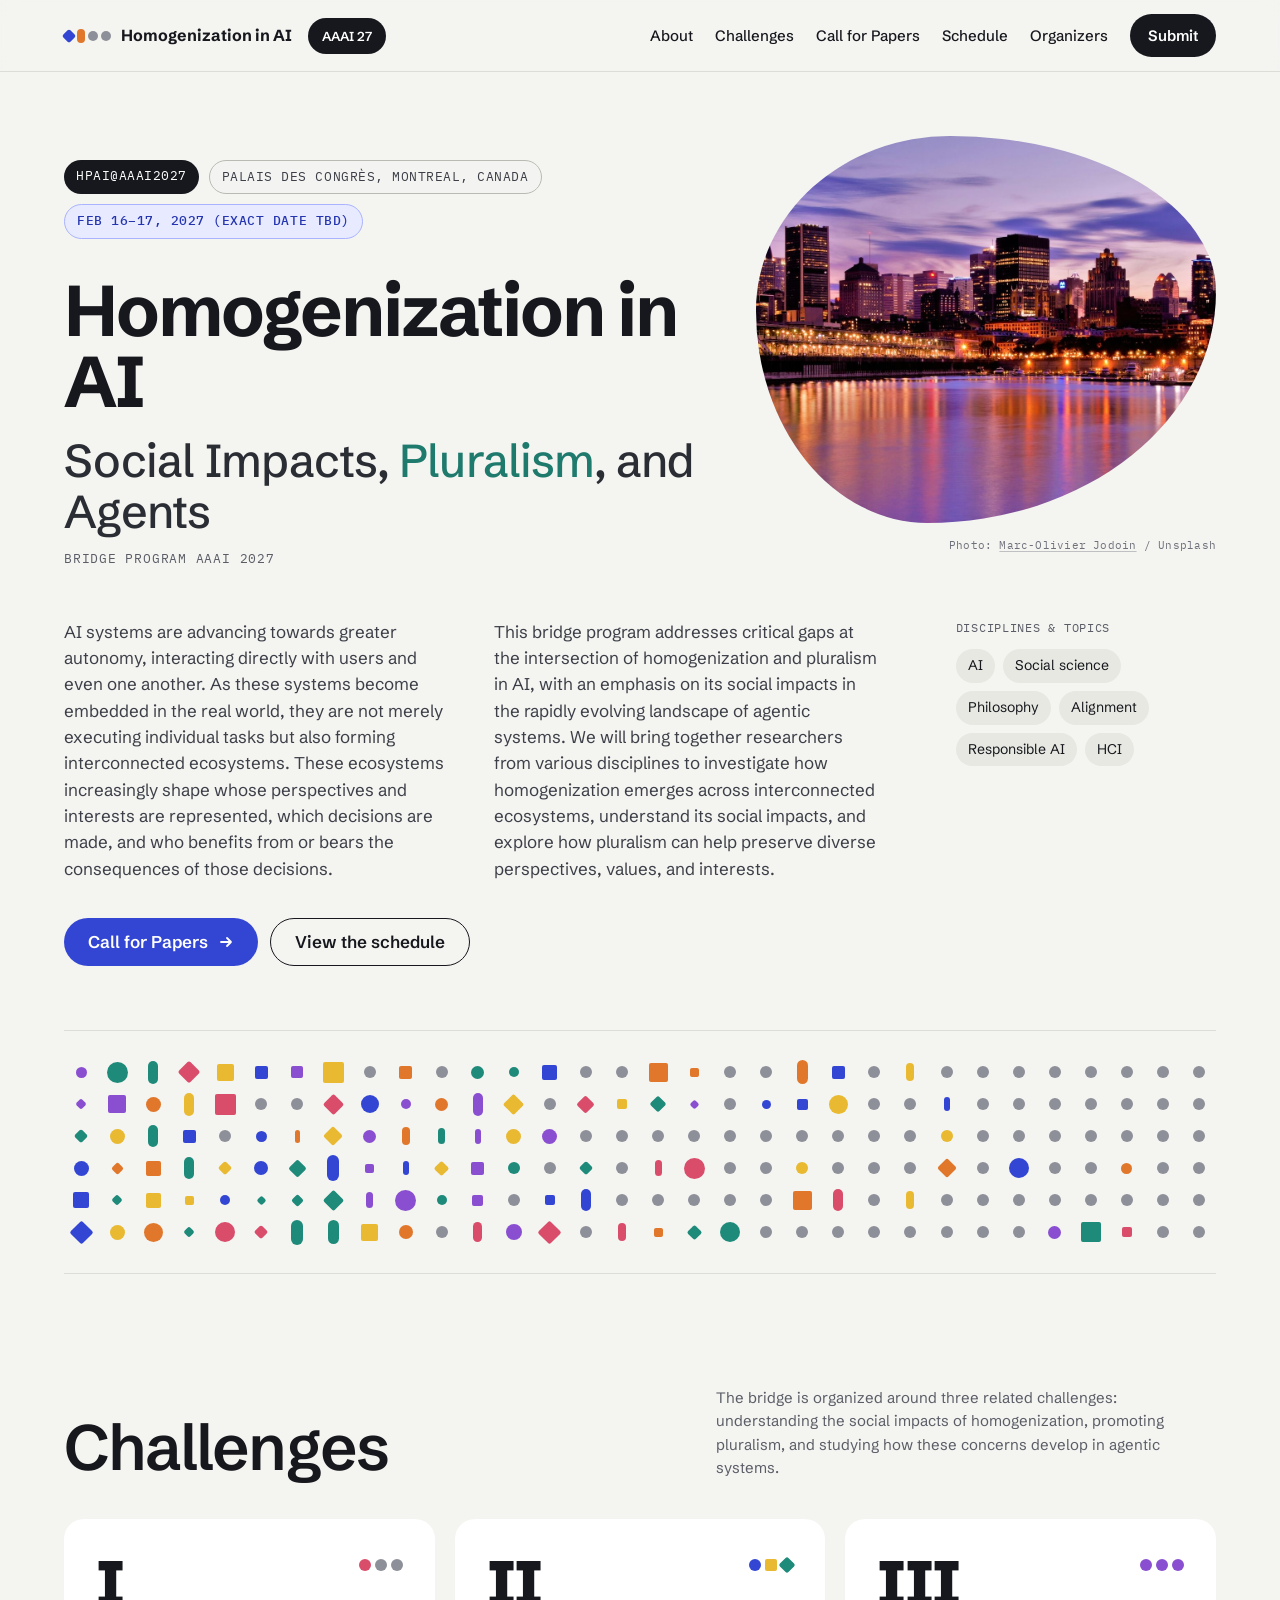
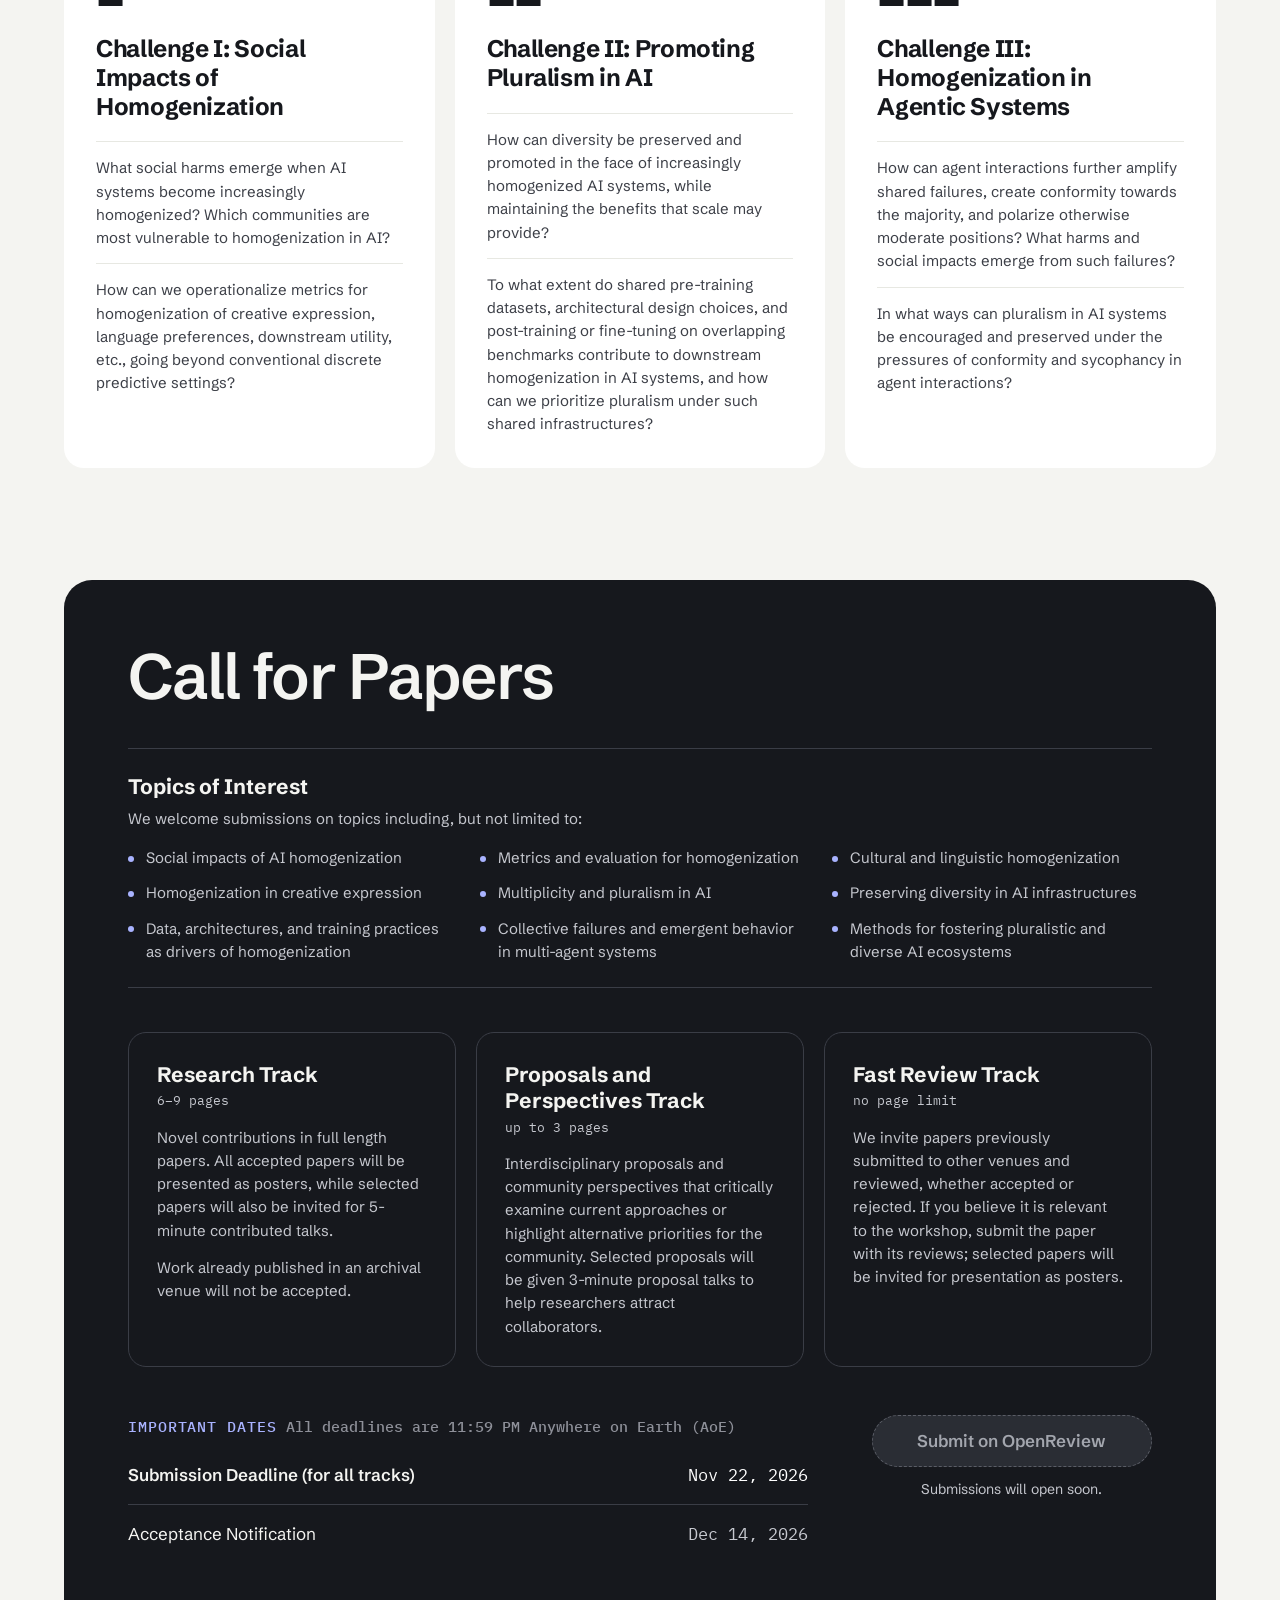
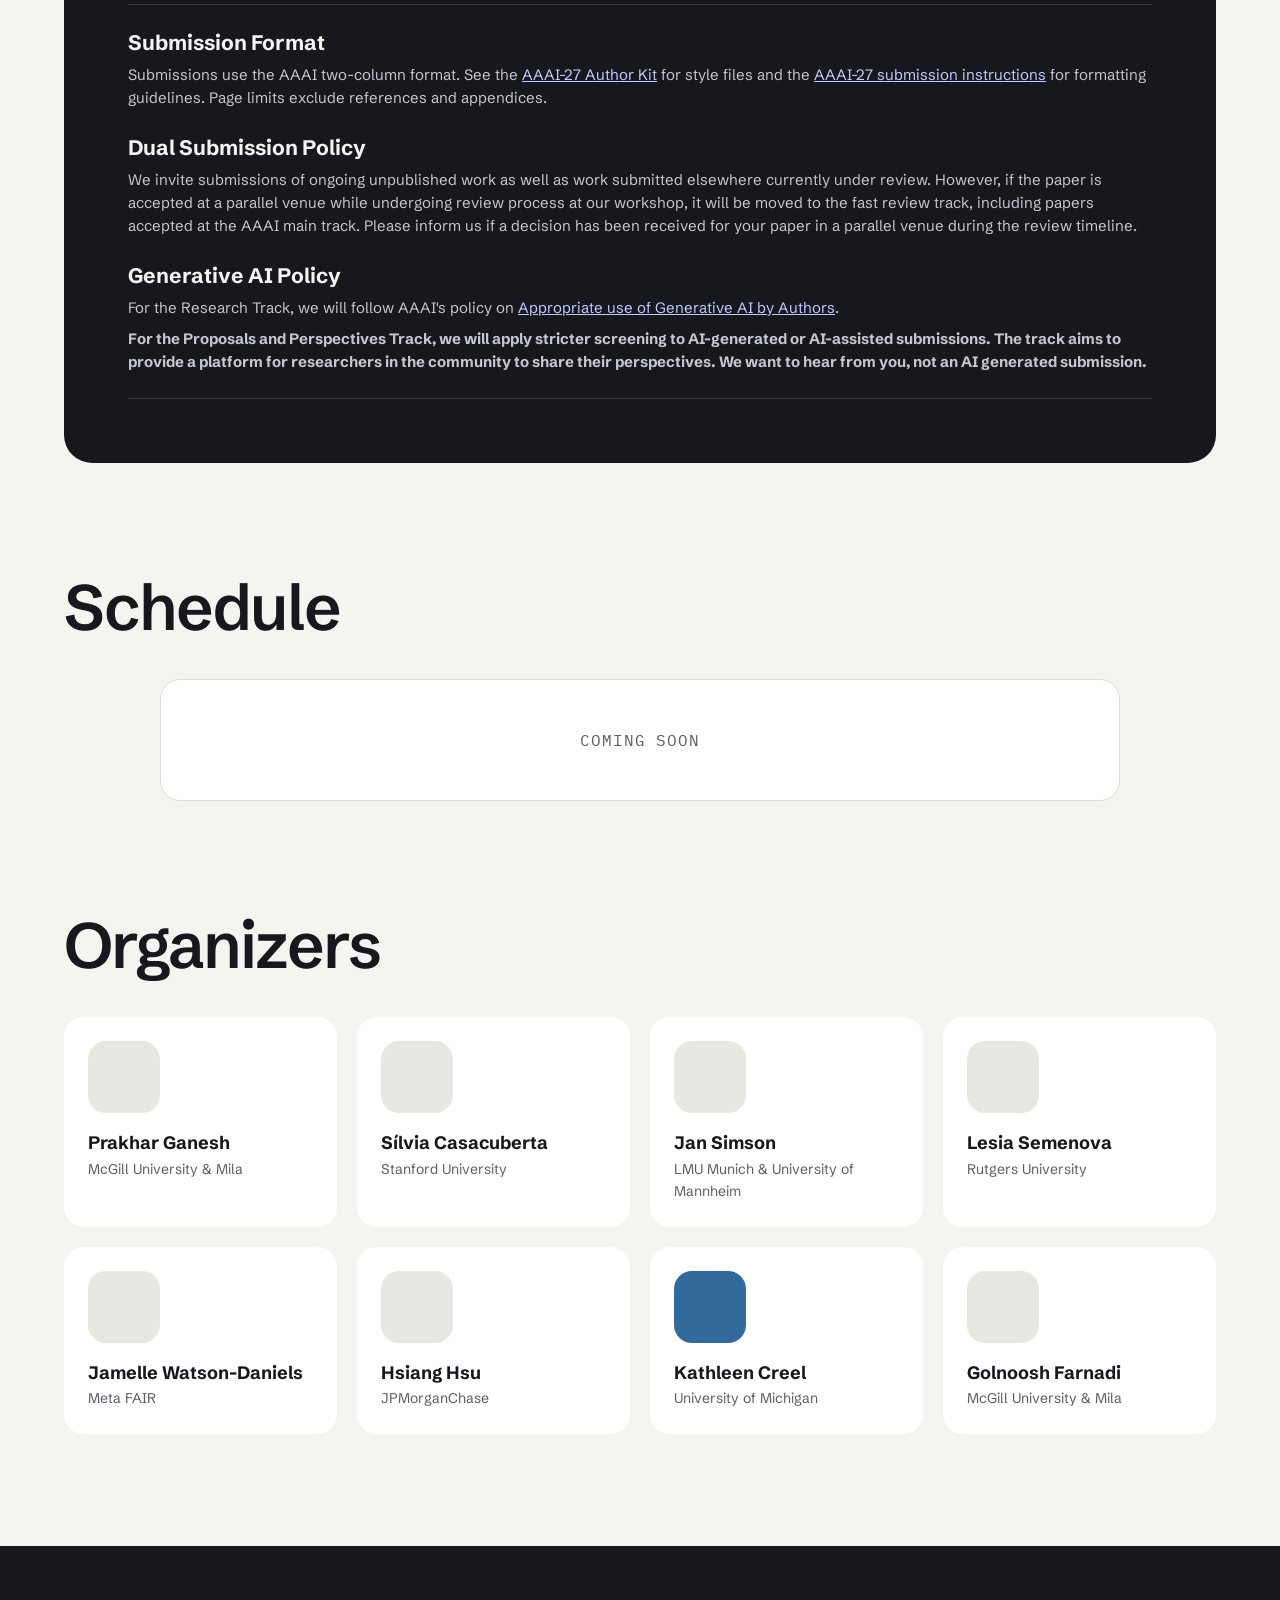
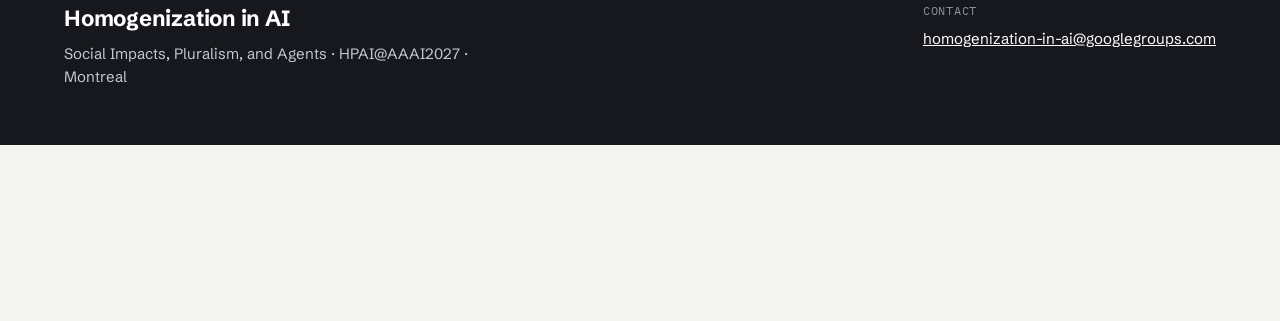
==== commit 2ce036da: "Add social link preview metadata and card image Add a 1200x630 Open Graph / X card image based on th" ====
--- a/index.html
+++ b/index.html
@@ -5,6 +5,35 @@
 <meta name="viewport" content="width=device-width, initial-scale=1">
 <meta http-equiv="refresh" content="0; url=aaai27/">
 <title>Homogenization in AI — HPAI@AAAI2027</title>
+<meta name="description" content="Homogenization in AI: Social Impacts, Pluralism, and Agents. A bridge program at AAAI 2027 in Montreal, Canada, February 16–17, 2027. Submissions due November 22, 2026.">
+<link rel="canonical" href="https://homogenization-in-ai.github.io/aaai27/">
+<meta name="theme-color" content="#F4F4F1">
+
+<!-- Open Graph (Facebook, LinkedIn, WhatsApp, Slack, Discord, iMessage, Bluesky, Mastodon) -->
+<meta property="og:type" content="website">
+<meta property="og:site_name" content="Homogenization in AI">
+<meta property="og:locale" content="en_US">
+<meta property="og:url" content="https://homogenization-in-ai.github.io/aaai27/">
+<meta property="og:title" content="Homogenization in AI — HPAI@AAAI2027">
+<meta property="og:description" content="Social Impacts, Pluralism, and Agents. A bridge program at AAAI 2027 in Montreal, Canada. Submissions due November 22, 2026.">
+<meta property="og:image" content="https://homogenization-in-ai.github.io/assets/img/social/og-image.jpg">
+<meta property="og:image:secure_url" content="https://homogenization-in-ai.github.io/assets/img/social/og-image.jpg">
+<meta property="og:image:type" content="image/jpeg">
+<meta property="og:image:width" content="1200">
+<meta property="og:image:height" content="630">
+<meta property="og:image:alt" content="Homogenization in AI: Social Impacts, Pluralism, and Agents. Bridge program at AAAI 2027, February 16–17, 2027, Montreal, Canada. Call for papers deadline November 22, 2026.">
+
+<!-- X / Twitter -->
+<meta name="twitter:card" content="summary_large_image">
+<meta name="twitter:title" content="Homogenization in AI — HPAI@AAAI2027">
+<meta name="twitter:description" content="Social Impacts, Pluralism, and Agents. A bridge program at AAAI 2027 in Montreal, Canada. Submissions due November 22, 2026.">
+<meta name="twitter:image" content="https://homogenization-in-ai.github.io/assets/img/social/og-image.jpg">
+<meta name="twitter:image:alt" content="Homogenization in AI: Social Impacts, Pluralism, and Agents. Bridge program at AAAI 2027, February 16–17, 2027, Montreal, Canada. Call for papers deadline November 22, 2026.">
+
+<!-- Icons -->
+<link rel="icon" href="assets/img/favicon.svg" type="image/svg+xml">
+<link rel="icon" href="assets/img/icon-512.png" type="image/png" sizes="512x512">
+<link rel="apple-touch-icon" href="assets/img/apple-touch-icon.png">
 </head>
 <body>
 <p>Redirecting to <a href="aaai27/">Homogenization in AI — HPAI@AAAI2027</a>…</p>
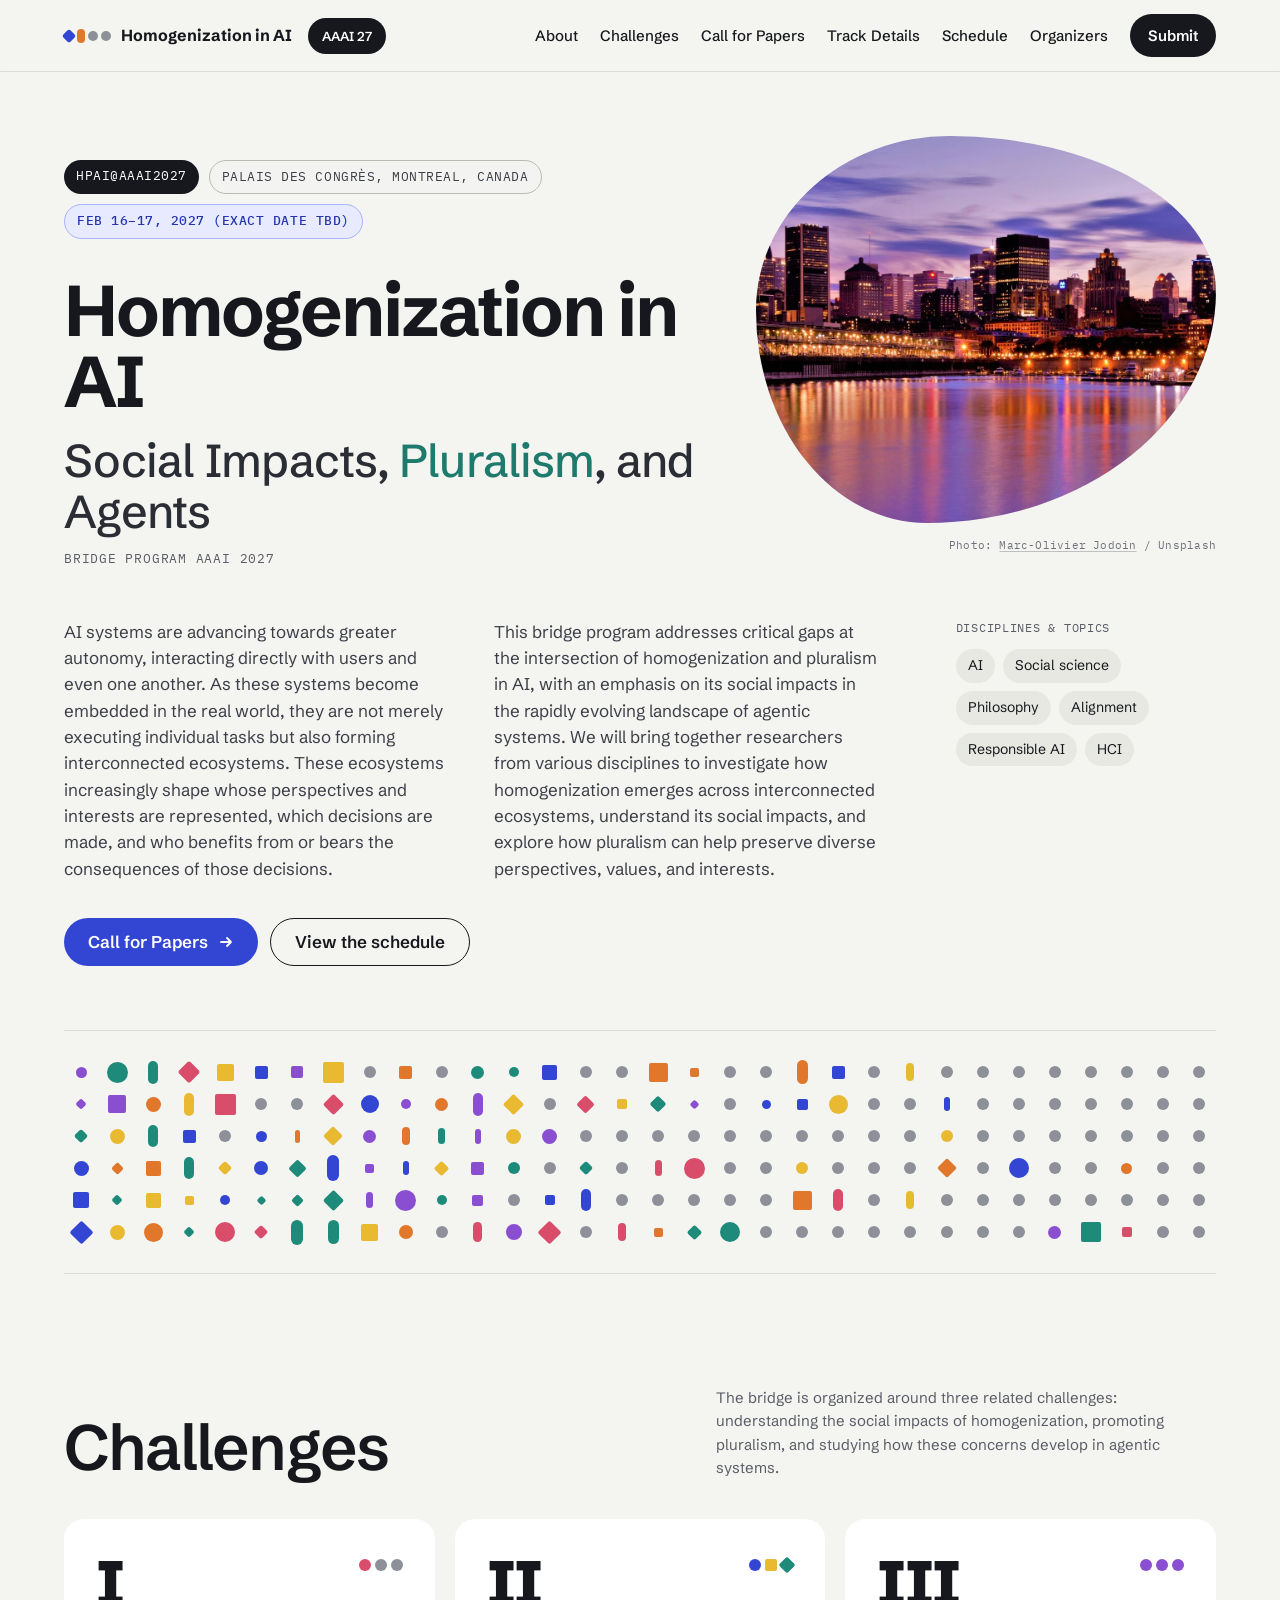
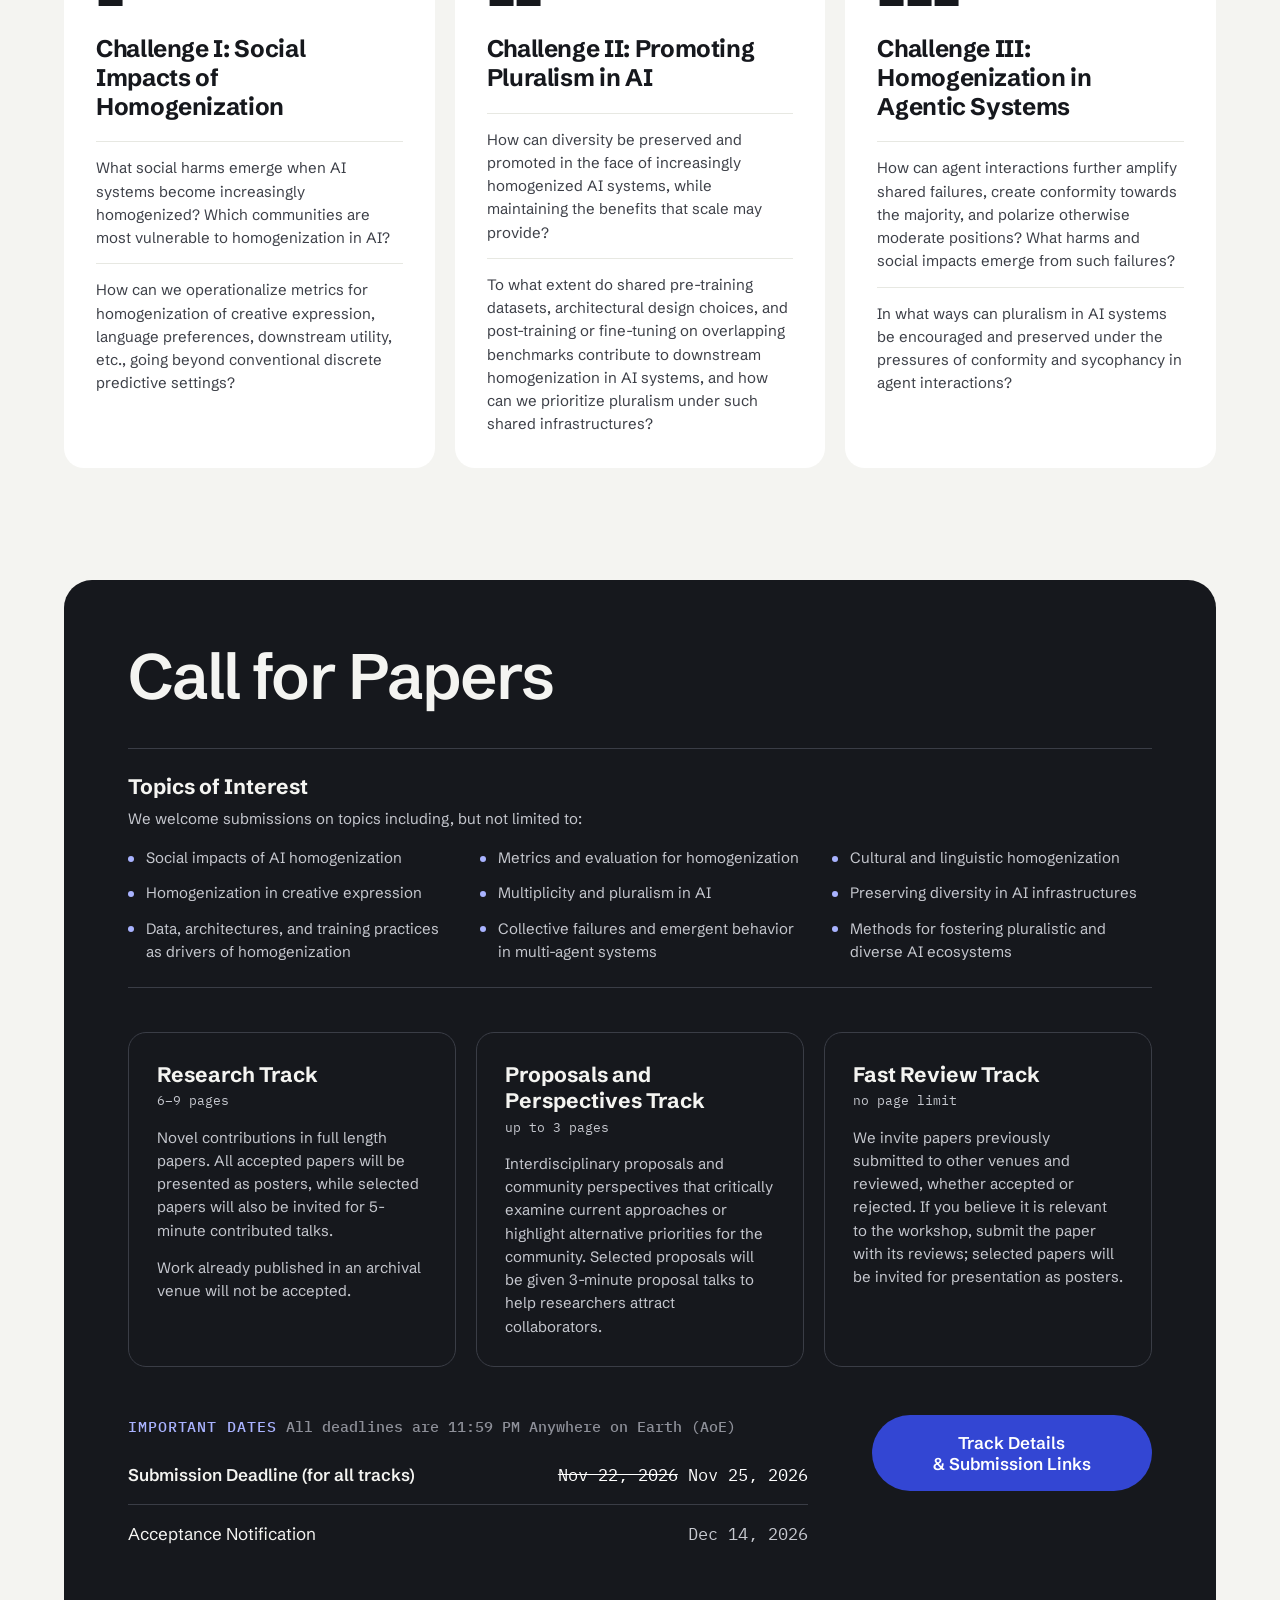
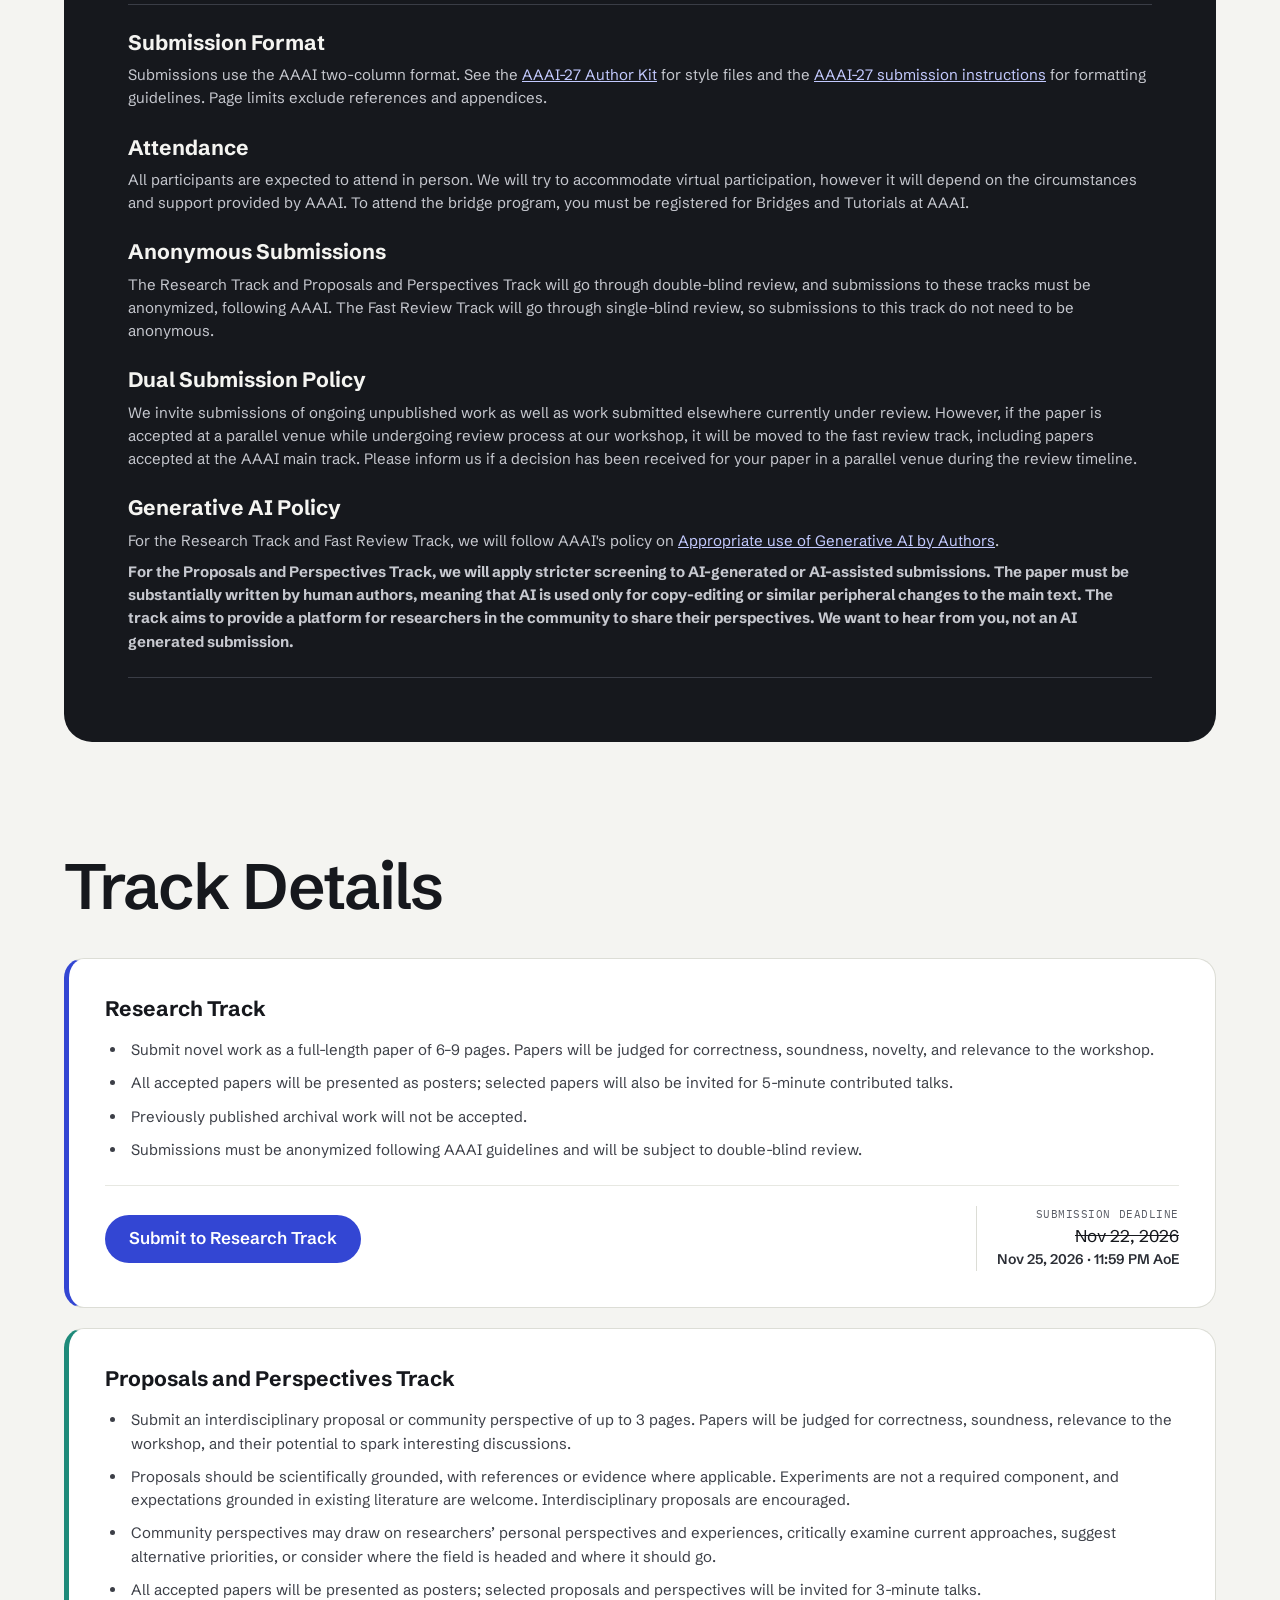
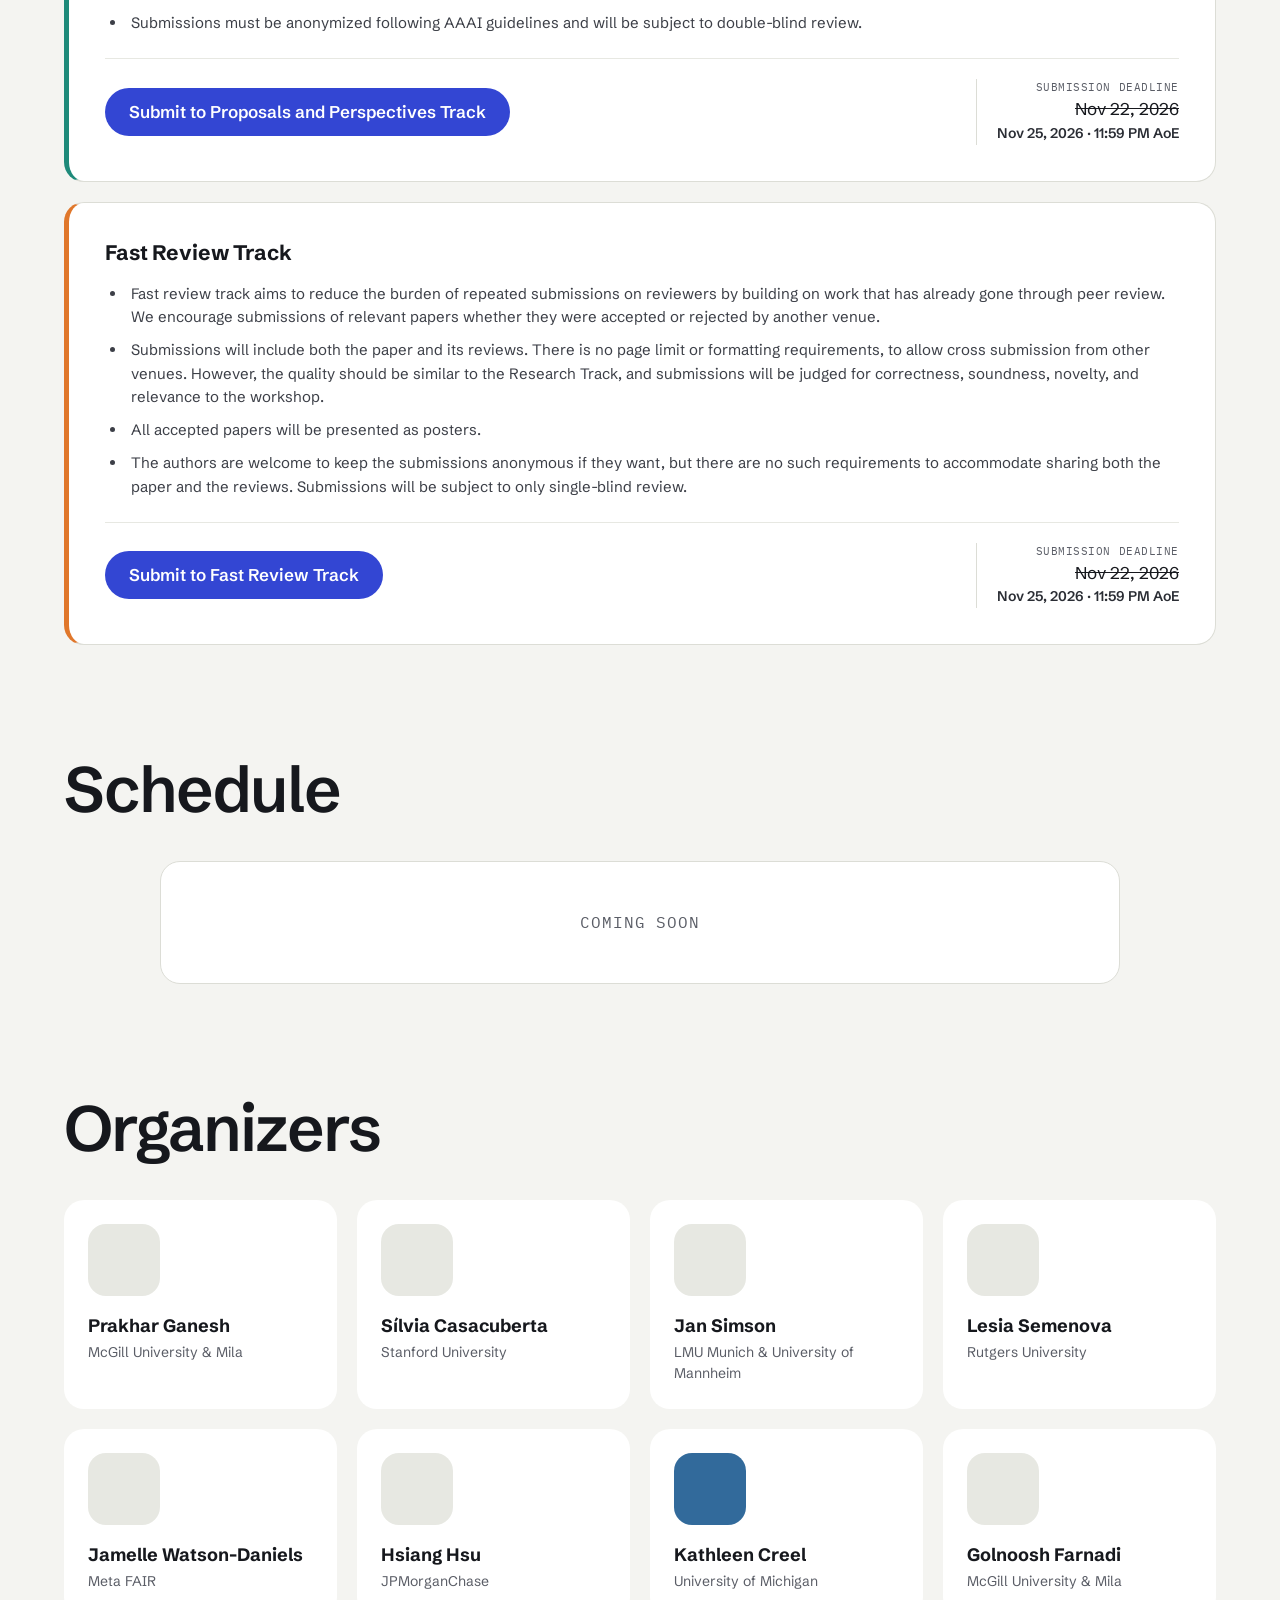
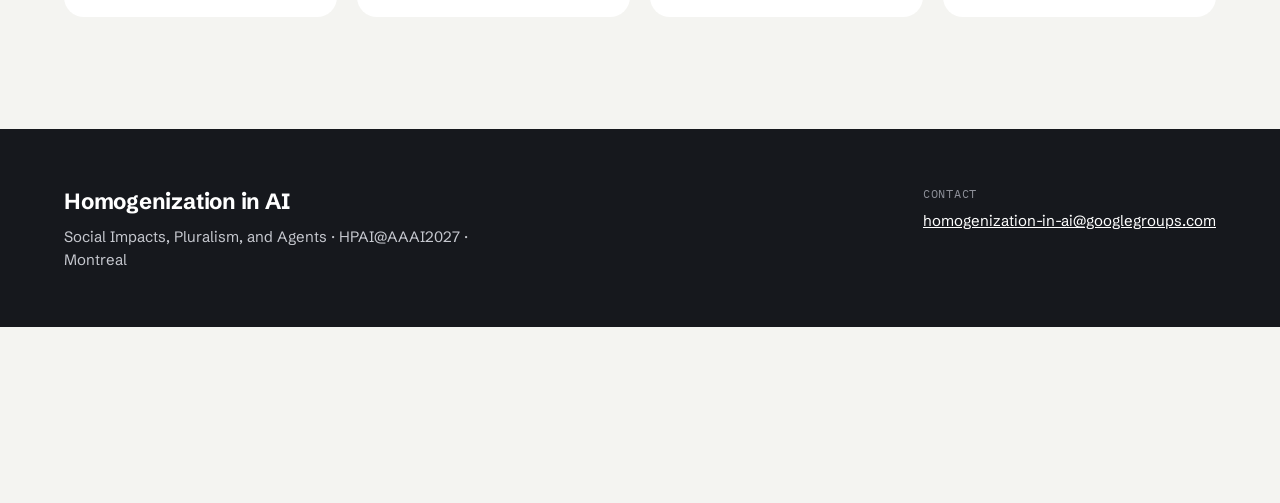
==== commit 65f8000d: "Update submission deadline to November 25 Co-authored-by: Copilot <223556219+Copilot@users.noreply.g" ====
--- a/index.html
+++ b/index.html
@@ -5,7 +5,7 @@
 <meta name="viewport" content="width=device-width, initial-scale=1">
 <meta http-equiv="refresh" content="0; url=aaai27/">
 <title>Homogenization in AI — HPAI@AAAI2027</title>
-<meta name="description" content="Homogenization in AI: Social Impacts, Pluralism, and Agents. A bridge program at AAAI 2027 in Montreal, Canada, February 16–17, 2027. Submissions due November 22, 2026.">
+<meta name="description" content="Homogenization in AI: Social Impacts, Pluralism, and Agents. A bridge program at AAAI 2027 in Montreal, Canada, February 16–17, 2027. Submissions due November 25, 2026.">
 <link rel="canonical" href="https://homogenization-in-ai.github.io/aaai27/">
 <meta name="theme-color" content="#F4F4F1">
 
@@ -15,20 +15,20 @@
 <meta property="og:locale" content="en_US">
 <meta property="og:url" content="https://homogenization-in-ai.github.io/aaai27/">
 <meta property="og:title" content="Homogenization in AI — HPAI@AAAI2027">
-<meta property="og:description" content="Social Impacts, Pluralism, and Agents. A bridge program at AAAI 2027 in Montreal, Canada. Submissions due November 22, 2026.">
+<meta property="og:description" content="Social Impacts, Pluralism, and Agents. A bridge program at AAAI 2027 in Montreal, Canada. Submissions due November 25, 2026.">
 <meta property="og:image" content="https://homogenization-in-ai.github.io/assets/img/social/og-image.jpg">
 <meta property="og:image:secure_url" content="https://homogenization-in-ai.github.io/assets/img/social/og-image.jpg">
 <meta property="og:image:type" content="image/jpeg">
 <meta property="og:image:width" content="1200">
 <meta property="og:image:height" content="630">
-<meta property="og:image:alt" content="Homogenization in AI: Social Impacts, Pluralism, and Agents. Bridge program at AAAI 2027, February 16–17, 2027, Montreal, Canada. Call for papers deadline November 22, 2026.">
+<meta property="og:image:alt" content="Homogenization in AI: Social Impacts, Pluralism, and Agents. Bridge program at AAAI 2027, February 16–17, 2027, Montreal, Canada. Call for papers deadline November 25, 2026.">
 
 <!-- X / Twitter -->
 <meta name="twitter:card" content="summary_large_image">
 <meta name="twitter:title" content="Homogenization in AI — HPAI@AAAI2027">
-<meta name="twitter:description" content="Social Impacts, Pluralism, and Agents. A bridge program at AAAI 2027 in Montreal, Canada. Submissions due November 22, 2026.">
+<meta name="twitter:description" content="Social Impacts, Pluralism, and Agents. A bridge program at AAAI 2027 in Montreal, Canada. Submissions due November 25, 2026.">
 <meta name="twitter:image" content="https://homogenization-in-ai.github.io/assets/img/social/og-image.jpg">
-<meta name="twitter:image:alt" content="Homogenization in AI: Social Impacts, Pluralism, and Agents. Bridge program at AAAI 2027, February 16–17, 2027, Montreal, Canada. Call for papers deadline November 22, 2026.">
+<meta name="twitter:image:alt" content="Homogenization in AI: Social Impacts, Pluralism, and Agents. Bridge program at AAAI 2027, February 16–17, 2027, Montreal, Canada. Call for papers deadline November 25, 2026.">
 
 <!-- Icons -->
 <link rel="icon" href="assets/img/favicon.svg" type="image/svg+xml">
